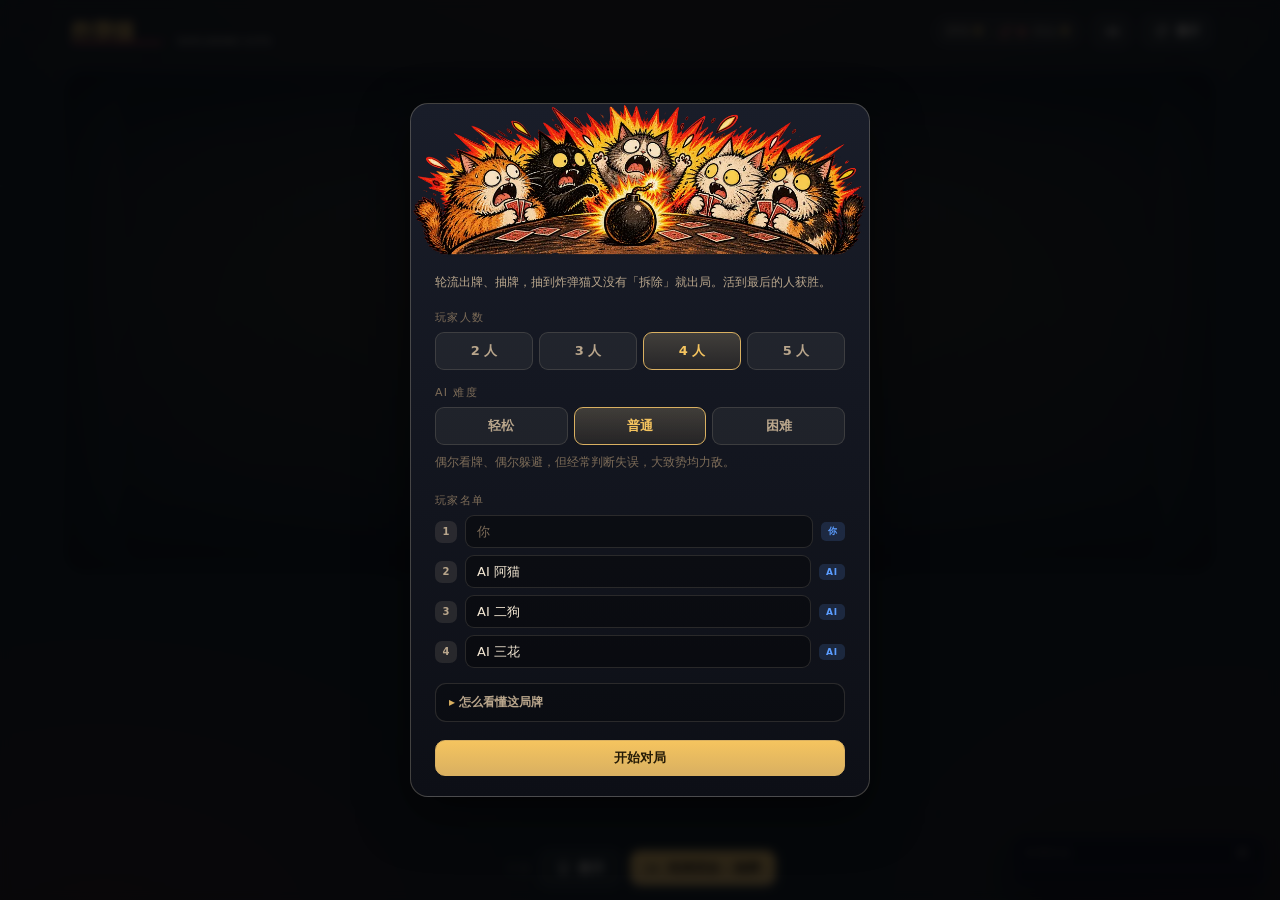
==== index.html @ c2b40693 "init: 炸弹猫初版" ====
<!DOCTYPE html>
<html lang="zh-CN">
<head>
<meta charset="UTF-8">
<meta name="viewport" content="width=device-width, initial-scale=1.0, viewport-fit=cover">
<meta name="description" content="炸弹猫 · 单机版卡牌对战小游戏">
<title>炸弹猫 · 单机版</title>
<link rel="icon" type="image/png" sizes="32x32" href="assets/brand/favicon-32.png">
<link rel="apple-touch-icon" href="assets/brand/icon-180.png">
<link rel="stylesheet" href="styles/main.css">
</head>
<body>

<!-- ICON_SPRITE_START (由 tools/build-icons.js 生成，请勿手改) -->
<svg id="icon-sprite" width="0" height="0" aria-hidden="true" style="position:absolute">
  <symbol id="discard-empty" viewBox="0 0 74 100" fill="none" stroke="currentColor" stroke-width="2.2" stroke-linecap="round" stroke-linejoin="round"><rect x="2" y="2" width="70" height="96" rx="10" stroke-dasharray="5 5"/><path d="M15 70q8-20 22 0 14-20 22 0M23 53l-4-15 13 8M51 46l13-8-4 15M30 58h2m10 0h2"/></symbol>
  <symbol id="ic-bomb" viewBox="0 0 24 24" fill="none" stroke="currentColor" stroke-width="2.2" stroke-linecap="round" stroke-linejoin="round"><circle cx="11" cy="14" r="7"/><path d="M15 8l3-4 3 1M19 2v3M21 4l2-2"/></symbol>
  <symbol id="ic-close" viewBox="0 0 24 24" fill="none" stroke="currentColor" stroke-width="2.2" stroke-linecap="round" stroke-linejoin="round"><path d="M5 5l14 14M19 5L5 19"/></symbol>
  <symbol id="ic-endturn" viewBox="0 0 24 24" fill="none" stroke="currentColor" stroke-width="2.2" stroke-linecap="round" stroke-linejoin="round"><path d="M4 12h15M14 7l5 5-5 5M4 5v14"/></symbol>
  <symbol id="ic-hint" viewBox="0 0 24 24" fill="none" stroke="currentColor" stroke-width="2.2" stroke-linecap="round" stroke-linejoin="round"><path d="M9 18h6M10 21h4M8 14c-2-2-3-3-3-6a7 7 0 0 1 14 0c0 3-1 4-3 6l-1 2H9z"/></symbol>
  <symbol id="ic-log" viewBox="0 0 24 24" fill="none" stroke="currentColor" stroke-width="2.2" stroke-linecap="round" stroke-linejoin="round"><path d="M5 3h14v18H5zM9 8h6M9 12h6M9 16h4"/></symbol>
  <symbol id="ic-restart" viewBox="0 0 24 24" fill="none" stroke="currentColor" stroke-width="2.2" stroke-linecap="round" stroke-linejoin="round"><path d="M20 11a8 8 0 1 0-2 6M20 4v7h-7"/></symbol>
  <symbol id="ic-sound-off" viewBox="0 0 24 24" fill="none" stroke="currentColor" stroke-width="2.2" stroke-linecap="round" stroke-linejoin="round"><path d="M4 10h4l5-4v12l-5-4H4zM17 9l5 6M22 9l-5 6"/></symbol>
  <symbol id="ic-sound-on" viewBox="0 0 24 24" fill="none" stroke="currentColor" stroke-width="2.2" stroke-linecap="round" stroke-linejoin="round"><path d="M4 10h4l5-4v12l-5-4H4z"/><path d="M17 9c2 2 2 4 0 6M20 6c4 4 4 8 0 12"/></symbol>
</svg>
<!-- ICON_SPRITE_END -->


<div class="app">

  <!-- ============ 顶栏 ============ -->
  <header class="topbar">
    <div class="brand">
      <img class="brand-cn" src="assets/brand/logo-cn.svg" alt="炸弹猫">
      <img class="brand-en" src="assets/brand/logo-en.svg" alt="Exploding Cats">
    </div>
    <div class="spacer"></div>

    <div class="deck-info">
      <span>牌堆 <b id="deckCount">0</b></span>
      <span class="bomb-mark" id="bombCount" title="本局牌堆里的炸弹猫总数"><svg class="ic" aria-hidden="true"><use href="#ic-bomb"></use></svg><b id="bombTotal">0</b></span>
      <span>回合 <b id="seedLabel">0</b></span>
    </div>

    <button class="btn icon" id="btnSound" title="音效开关"><svg class="ic" aria-hidden="true"><use href="#ic-sound-on"></use></svg></button>
    <button class="btn small icon-text" id="btnRestart" title="重开一局"><svg class="ic" aria-hidden="true"><use href="#ic-restart"></use></svg><span>重开</span></button>
  </header>

  <!-- ============ 牌桌 ============ -->
  <main class="table">

    <!-- 对手区 -->
    <section class="opponents" id="opponents"></section>

    <!-- 中央舞台 -->
    <section class="stage">
      <div class="piles">
        <!-- 牌堆 -->
        <div class="pile">
          <div class="pile-stack" id="pileStack">
            <div class="layer" style="transform:translate(3px,3px)"></div>
            <div class="layer" style="transform:translate(2px,2px)"></div>
            <div class="layer" style="transform:translate(1px,1px)"></div>
            <div class="layer">
              <span class="badge-num"></span>
            </div>
          </div>
          <span class="label">牌堆</span>
        </div>

        <!-- 弃牌堆 -->
        <div class="pile">
          <div class="discard-top" id="discardTop">—</div>
          <span class="label">弃牌</span>
        </div>
      </div>

      <!-- 抽牌提示：抽到什么牌直接摊在台面上 -->
      <div class="draw-flash" id="drawFlash">
        <span class="label">你抽到了</span>
        <div class="card-slot" id="drawFlashCard"></div>
      </div>

      <div class="prompt" id="prompt">准备开始…</div>

      <!-- 「预测未来」浮层 -->
      <div class="peek-panel" id="peekPanel">
        <div class="title">预测未来 · 牌堆顶 3 张</div>
        <div class="cards" id="peekCards"></div>
        <div class="hint">点击任意处关闭</div>
      </div>

      <!-- 中央飘字 -->
      <div class="floater" id="floater"></div>
    </section>

    <!-- 手牌与操作 -->
    <section class="handzone">
      <div class="myplate" id="myPlate">
        <img class="plate-cat" src="assets/cats/cat-01.webp" alt="">
        <span class="nm">你</span>
        <span class="tag">等待中</span>
      </div>
      <div class="hand" id="hand"></div>
      <div class="actions">
        <span class="hand-count" id="handCount">0 张</span>
        <button class="btn icon-text" id="btnHint"><svg class="ic" aria-hidden="true"><use href="#ic-hint"></use></svg><span>提示</span></button>
        <button class="btn primary icon-text" id="btnEnd"><svg class="ic" aria-hidden="true"><use href="#ic-endturn"></use></svg><span>结束回合 · 抽牌</span></button>
      </div>
    </section>

  </main>
</div>

<!-- ============ 日志面板 ============ -->
<aside class="logpanel" id="logPanel">
  <div class="head">
    <span>对局日志</span>
    <span class="spacer"></span>
    <button id="btnLog" title="收起"><svg class="ic" aria-hidden="true"><use href="#ic-close"></use></svg></button>
  </div>
  <div class="loglist" id="logList"></div>
</aside>
<button class="btn log-toggle icon-text" id="btnLogToggle" style="display:none"><svg class="ic" aria-hidden="true"><use href="#ic-log"></use></svg><span>日志</span></button>

<!-- ============ 开局设置 ============ -->
<div class="modal-mask" id="modalSetup">
  <div class="modal">
    <img class="modal-banner" src="assets/art/banner.webp" alt="炸弹猫">
    <p class="sub">轮流出牌、抽牌，抽到炸弹猫又没有「拆除」就出局。活到最后的人获胜。</p>

    <div class="field">
      <label>玩家人数</label>
      <div class="segmented" id="setupPlayers" data-value="4">
        <button data-v="2">2 人</button>
        <button data-v="3">3 人</button>
        <button data-v="4" class="on">4 人</button>
        <button data-v="5">5 人</button>
      </div>
    </div>

    <div class="field">
      <label>AI 难度</label>
      <div class="segmented" id="setupDiff">
        <button data-v="easy">轻松</button>
        <button data-v="normal" class="on">普通</button>
        <button data-v="hard">困难</button>
      </div>
      <p class="diff-hint" id="diffHint">偶尔看牌、偶尔躲避，但经常判断失误，大致势均力敌。</p>
    </div>

    <div class="field">
      <label>玩家名单</label>
      <div class="names" id="names"></div>
    </div>

    <details class="rules">
      <summary>怎么看懂这局牌</summary>
      <div class="body">
        <b>回合流程</b>：出任意张牌 → 点击牌堆（或按空格）→ 必须抽 1 张。<br>
        <b>炸弹猫</b>：抽到它，手上有 <code>拆除</code> 就能活，否则出局。<br>
        <b>预测未来</b>：看牌堆顶 3 张，能提前知道要不要躲。<br>
        <b>攻击</b>：让下家连抽 2 张，是逼人送命的主力。<br>
        <b>跳过</b>：这回合不抽牌，风险高时的保命牌。<br>
        <b>求饶 / 帮忙</b>：从对手手里抢一张牌，但对方只剩 1 张时不能抢。<br>
        <b>否决</b>：取消上一张打出的牌。<br>
        <b>洗牌</b>：重洗牌堆，会把自己记住的顶牌信息一并洗掉。
      </div>
    </details>

    <div class="modal-actions" style="margin-top:18px">
      <button class="btn primary" id="btnStart" style="flex:1">开始对局</button>
    </div>
  </div>
</div>

<!-- ============ 结算 ============ -->
<div class="modal-mask" id="modalResult">
  <div class="modal">
    <img class="result-art" id="resultArt" src="assets/art/win.webp" alt="">
    <div class="result-title win" id="resultTitle">你是最后的赢家！</div>
    <p class="result-sub" id="resultSub"></p>

    <div class="result-stats">
      <div class="stat"><div class="v" id="statTurns">0</div><div class="k">回合</div></div>
      <div class="stat"><div class="v" id="statPlayed">0</div><div class="k">出牌</div></div>
      <div class="stat"><div class="v" id="statTime">0s</div><div class="k">用时</div></div>
    </div>

    <div class="modal-actions">
      <button class="btn primary icon-text" id="btnAgain"><svg class="ic" aria-hidden="true"><use href="#ic-restart"></use></svg><span>再来一局</span></button>
    </div>
  </div>
</div>

<!-- 特效层 -->
<canvas id="fx"></canvas>
<div class="screen-flash" id="flash"></div>

<!-- ============ 脚本（按依赖顺序加载） ============ -->
<script src="src/core/cards.js"></script>
<script src="src/core/rng.js"></script>
<script src="src/core/engine.js"></script>
<script src="src/ai/ai.js"></script>
<script src="src/ui/audio.js"></script>
<script src="src/ui/view.js"></script>
<script src="src/main.js"></script>

</body>
</html>
---- styles/main.css ----
/* ==========================================================================
   炸弹猫 · 样式
   美术基调：复古手绘漫画 —— 米白纸面 + 粗黑墨线 + 金黄 + 暖赤 + 深紫。
   桌面仍然是深色木质牌桌，靠卡牌与插画的浅色纸面形成对比。
   所有插画素材来自 assets/，由 cards.js / view.js 引用。
   ========================================================================== */

:root {
  /* 底色与层次（深桌） */
  --bg: #131010;
  --felt: #1a1512;          /* 牌桌木面 */
  --panel: rgba(255, 240, 208, .055);
  --panel-2: rgba(255, 240, 208, .10);
  --line: rgba(255, 240, 208, .13);
  --line-2: rgba(255, 240, 208, .22);

  /* 文字 */
  --txt: #f4e8d4;
  --dim: #b9a68c;
  --faint: #7d6c58;

  /* 纸面与墨色（卡牌用） */
  --paper: #fdf6e8;
  --paper-2: #f6ead2;
  --ink: #1d1414;
  --ink-soft: #4a3a30;

  /* 强调色（取自插画） */
  --gold: #d9b061;
  --gold-2: #f5c45f;
  --red: #e5484d;
  --red-2: #f2705f;
  --deep-red: #7e1b20;
  --orange: #f19135;
  --green: #4faa72;
  --blue: #5b9dff;
  --purple: #3a2c52;        /* 卡背的深紫 */

  /* 卡牌 */
  --card-w: 96px;
  --card-h: 134px;
  --card-radius: 9px;

  --radius: 14px;
  --shadow: 0 18px 50px rgba(0, 0, 0, .55);
  --shadow-card: 0 6px 18px rgba(0, 0, 0, .5);

  /* 交互提示（点击牌堆抽牌 / 该你了脉冲）—— 设计规范数值，改这里即可 */
  --draw-glow-color: rgba(245, 196, 95, .60);   /* 呼吸光晕颜色 */
  --draw-glow-blur: 18px;                       /* 光晕扩散半径 */
  --draw-glow-spread: 1px;                      /* 光晕外扩 */
  --draw-glow-dur: 1.8s;                        /* 呼吸周期 */
  --draw-hover-lift: -4px;                      /* hover 轻微抬升 */
  --turn-pulse-dur: .62s;                       /* 「该你了」脉冲时长（JS 兜底 900ms） */
  --card-press-scale: .95;                      /* 卡牌按压缩放 */
}

* { box-sizing: border-box; -webkit-tap-highlight-color: transparent; }

html, body { height: 100%; }

body {
  margin: 0;
  background:
    radial-gradient(1200px 700px at 50% -15%, #2a2018 0%, transparent 62%),
    radial-gradient(800px 560px at 8% 105%, #2b1614 0%, transparent 58%),
    radial-gradient(700px 500px at 95% 100%, #1d1712 0%, transparent 55%),
    url("../assets/table/felt.webp"),
    var(--bg);
  background-size: auto, auto, auto, 512px 512px, auto;
  color: var(--txt);
  font-family: "Segoe UI", "PingFang SC", "Microsoft YaHei", system-ui, -apple-system, sans-serif;
  overflow: hidden;
  user-select: none;
}

/* ==========================================================================
   布局骨架
   ========================================================================== */

.app {
  position: relative;
  height: 100vh;
  height: 100dvh;
  display: grid;
  grid-template-rows: auto minmax(0, 1fr);
  max-width: 1180px;
  margin: 0 auto;
  padding: 10px 14px 14px;
  gap: 0;
  overflow: hidden;
}

/* ---------- 顶栏 ---------- */
.topbar {
  display: flex;
  align-items: center;
  gap: 12px;
  padding: 6px 4px 8px;
}

.brand {
  display: flex;
  align-items: baseline;
  gap: 9px;
  flex: none;
}

.brand h1 {
  margin: 0;
  font-size: 17px;
  letter-spacing: .06em;
  font-weight: 800;
  background: linear-gradient(92deg, var(--gold-2), var(--gold) 50%, #b07d3a);
  -webkit-background-clip: text;
  background-clip: text;
  color: transparent;
}

.brand .sub {
  font-size: 10px;
  letter-spacing: .22em;
  color: var(--faint);
  text-transform: uppercase;
}

/* 品牌 logo：中文主标 + 英文副标，都用素材 SVG */
.brand-cn { height: 30px; width: auto; display: block; }
.brand-en { height: 13px; width: auto; display: block; opacity: .8; margin-top: 1px; }

.topbar .spacer { flex: 1; }

/* 牌堆信息胶囊 */
.deck-info {
  display: flex;
  align-items: center;
  gap: 7px;
  padding: 5px 11px;
  border: 1px solid var(--line);
  border-radius: 999px;
  background: var(--panel);
  font-size: 12px;
  color: var(--dim);
  white-space: nowrap;
}

.deck-info b { color: var(--gold-2); font-variant-numeric: tabular-nums; }

/* 炸弹计数：图标来自 sprite，跟随文字色 */
.deck-info .bomb-mark {
  display: inline-flex;
  align-items: center;
  gap: 5px;
  color: var(--red-2);
  padding-left: 8px;
  border-left: 1px solid var(--line);
}
.deck-info .bomb-mark .ic { width: 14px; height: 14px; }
.deck-info .bomb-mark b { color: var(--red-2); }

/* ---------- 图标：内联 SVG sprite，直接用 currentColor 上色 ---------- */
.ic {
  display: inline-block;
  width: 15px;
  height: 15px;
  flex: none;
  color: inherit;
  stroke: currentColor;
  fill: none;
  overflow: visible;
  vertical-align: -2px;
}

/* 带图标的按钮：图标与文字并排 */
.btn.icon-text {
  display: inline-flex;
  align-items: center;
  gap: 7px;
}

/* ==========================================================================
   按钮
   ========================================================================== */

.btn {
  appearance: none;
  border: 1px solid var(--line-2);
  background: var(--panel);
  color: var(--txt);
  font: inherit;
  font-size: 13px;
  font-weight: 600;
  padding: 8px 15px;
  border-radius: 10px;
  cursor: pointer;
  transition: transform .12s ease, background .16s ease, border-color .16s ease, opacity .16s ease;
  white-space: nowrap;
}

.btn:hover:not(:disabled) { background: var(--panel-2); border-color: var(--gold); transform: translateY(-1px); }
.btn:active:not(:disabled) { transform: translateY(0) scale(.98); }
.btn:disabled { opacity: .35; cursor: not-allowed; }

.btn.primary {
  background: linear-gradient(180deg, var(--gold-2), var(--gold));
  border-color: var(--gold);
  color: #241a06;
}
.btn.primary:hover:not(:disabled) { background: linear-gradient(180deg, #ffe9bb, var(--gold-2)); }

.btn.danger {
  background: linear-gradient(180deg, var(--red-2), var(--red));
  border-color: var(--red);
  color: #2a0608;
}

.btn.ghost { background: transparent; }
.btn.small { padding: 6px 11px; font-size: 12px; }
.btn.icon { padding: 7px 10px; font-size: 14px; line-height: 1; }

/* ==========================================================================
   牌桌
   ========================================================================== */

.table {
  position: relative;
  display: grid;
  /* 对手区自适应，舞台吃掉剩余空间且可收缩，手牌区固定高度不被挤压 */
  grid-template-rows: auto minmax(0, 1fr) auto;
  gap: 8px;
  min-height: 0;
}

/* ---------- 对手区 ---------- */
.opponents {
  display: flex;
  flex-wrap: wrap;
  justify-content: center;
  align-items: flex-start;
  gap: 10px;
  padding: 4px 0;
}

.opponent {
  position: relative;
  min-width: 132px;
  padding: 9px 12px 10px;
  border: 1px solid var(--line);
  border-radius: 13px;
  background: linear-gradient(180deg, rgba(255,255,255,.055), rgba(255,255,255,.02));
  transition: border-color .2s ease, box-shadow .25s ease, transform .2s ease, opacity .3s ease;
}

/* 当前回合：金色描边 + 呼吸光 */
.opponent.active {
  border-color: var(--gold);
  box-shadow: 0 0 0 1px rgba(217,176,97,.32), 0 8px 26px rgba(217,176,97,.16);
  transform: translateY(-2px);
}

/* 可选目标：红色脉冲，提示「点我」 */
.opponent.targetable {
  cursor: pointer;
  border-color: var(--red);
  animation: targetPulse 1.4s ease-in-out infinite;
}
.opponent.targetable:hover {
  background: rgba(229,72,77,.14);
  transform: translateY(-3px) scale(1.02);
}
@keyframes targetPulse {
  0%, 100% { box-shadow: 0 0 0 0 rgba(229,72,77,.42); }
  50%      { box-shadow: 0 0 0 7px rgba(229,72,77,0); }
}

.opponent.dead {
  opacity: .45;
  filter: grayscale(.7);
}
/* 出局贴纸：素材 SVG 直接盖在头像上，不再用伪元素写字 */
.opponent.dead::after { content: none; }

.opp-avatar {
  position: relative;
  width: 52px;
  height: 52px;
  margin: 0 auto 6px;
  display: grid;
  place-items: center;
  flex: none;
}

.opp-avatar .cat {
  width: 46px;
  height: 46px;
  object-fit: contain;
  -webkit-user-drag: none;
  filter: drop-shadow(0 3px 6px rgba(0,0,0,.5));
}

/* 金色描边圈（素材 cats/frame.svg） */
.opp-avatar::before {
  content: "";
  position: absolute;
  inset: 0;
  background: url("../assets/cats/frame.svg") center/contain no-repeat;
  opacity: .55;
  pointer-events: none;
}
.opponent.active .opp-avatar::before { opacity: 1; }
.opponent.active .opp-avatar .cat { filter: drop-shadow(0 0 10px rgba(245,196,95,.55)); }

.opp-avatar .out-sticker {
  position: absolute;
  inset: 0;
  width: 100%;
  height: 100%;
  object-fit: contain;
  transform: rotate(-12deg) scale(1.15);
}

.opponent.hit { animation: hitShake .5s ease; }
@keyframes hitShake {
  0%, 100% { transform: translateX(0); }
  20% { transform: translateX(-8px); }
  45% { transform: translateX(7px); }
  70% { transform: translateX(-4px); }
}

/* 被炸弹击中 */
.opponent.blasted { animation: blast .7s ease; }
@keyframes blast {
  0%   { box-shadow: 0 0 0 0 rgba(255,120,80,.9); background: rgba(255,90,60,.4); }
  100% { box-shadow: 0 0 0 26px rgba(255,120,80,0); background: transparent; }
}

.opp-head {
  display: flex;
  align-items: center;
  justify-content: center;
  gap: 7px;
  margin-bottom: 7px;
}

.opp-head .dot {
  width: 8px;
  height: 8px;
  border-radius: 50%;
  background: currentColor;
  box-shadow: 0 0 9px currentColor;
  flex: none;
}

.opp-head .nm {
  font-size: 13px;
  font-weight: 700;
  white-space: nowrap;
  overflow: hidden;
  text-overflow: ellipsis;
}

.opp-head .badge {
  margin-left: auto;
  font-size: 9px;
  letter-spacing: .1em;
  padding: 2px 6px;
  border-radius: 5px;
  background: rgba(255,255,255,.09);
  color: var(--dim);
  font-weight: 700;
  flex: none;
}

/* 对手手牌：真实卡背交叠排列，模拟握牌 */
.opp-hand {
  display: flex;
  align-items: center;
  justify-content: center;
  min-height: 34px;
  padding-left: 2px;
}

.card-back.mini {
  width: 23px;
  height: 33px;
  border-radius: 4px;
  object-fit: cover;
  flex: none;
  box-shadow: 0 2px 6px rgba(0,0,0,.55);
  -webkit-user-drag: none;
}

/* 相邻牌负边距形成扇形叠放，既省地方又能一眼数出张数 */
.card-back.mini + .card-back.mini { margin-left: -9px; }

.opp-hand .count {
  font-size: 11px;
  color: var(--dim);
  font-variant-numeric: tabular-nums;
  margin-left: 8px;
  flex: none;
}

/* 攻击标记 */
.opponent .under-attack {
  position: absolute;
  top: -7px;
  right: -6px;
  font-size: 13px;
  filter: drop-shadow(0 0 6px rgba(229,72,77,.9));
  animation: bob .9s ease-in-out infinite;
}
@keyframes bob { 0%,100% { transform: translateY(0); } 50% { transform: translateY(-3px); } }

/* ---------- 中央舞台 ---------- */
.stage {
  position: relative;
  display: flex;
  flex-direction: column;
  align-items: center;
  justify-content: center;
  gap: 16px;
  min-height: 0;
  /* 牌桌木面 + 中央聚光，让中间的留白读起来是「桌面」而不是空 */
  background:
    radial-gradient(120% 90% at 50% 42%, rgba(217, 176, 97, .13) 0%, transparent 62%),
    radial-gradient(90% 70% at 50% 50%, rgba(12, 9, 8, .55) 0%, transparent 72%),
    url("../assets/table/felt.webp") center / 512px 512px;
  border-radius: 22px;
  box-shadow: inset 0 0 90px rgba(0, 0, 0, .72);
}

/* 桌沿金线 + 中央暗角（素材 vignette），界定牌桌范围 */
.stage::before {
  content: "";
  position: absolute;
  inset: 3% 5%;
  border-radius: 20px;
  background: url("../assets/table/vignette.webp") center / 100% 100% no-repeat;
  opacity: .5;
  mix-blend-mode: multiply;
  pointer-events: none;
}

/* 桌上的猫徽记水印 */
.stage::after {
  content: "";
  position: absolute;
  left: 50%;
  top: 50%;
  width: 210px;
  height: 210px;
  transform: translate(-50%, -50%);
  background: url("../assets/table/emblem.svg") center / contain no-repeat;
  opacity: .06;
  pointer-events: none;
}

/* 弃牌堆 / 牌堆可视化 */
.piles {
  display: flex;
  align-items: flex-end;
  justify-content: center;
  gap: 54px;
  position: relative;
  z-index: 1;
}

.pile {
  position: relative;
  display: flex;
  flex-direction: column;
  align-items: center;
  gap: 7px;
}

.pile .label {
  font-size: 10px;
  letter-spacing: .16em;
  color: var(--faint);
  text-transform: uppercase;
}

.pile-stack {
  position: relative;
  width: 74px;
  height: 100px;
  /* hover 抬升与按压缩放走独立变换属性，不碰 transform（transform 留给 .bump / .pulse 动画） */
  transition: translate .16s ease, scale .12s ease;
}

/* 牌堆：多层错位的真实卡背 */
.pile-stack .layer {
  position: absolute;
  inset: 0;
  border-radius: 8px;
  background: url("../assets/cards/back.webp") center / 100% 100% no-repeat;
  box-shadow: 0 2px 8px rgba(0,0,0,.5);
}

.pile-stack .badge-num {
  position: absolute;
  inset: 0;
  display: grid;
  place-items: center;
  font-size: 22px;
  font-weight: 900;
  color: var(--gold-2);
  text-shadow: 0 2px 0 rgba(0,0,0,.9), 0 0 14px rgba(0,0,0,.95);
  font-variant-numeric: tabular-nums;
}

/* ---------- 牌堆可点：点一下直接抽牌 ---------- */
/* 光晕画在 ::after 上，只动 opacity / transform，不碰尺寸与位置。
   色值、扩散、周期都来自 :root 的 --draw-* 变量。 */
.pile-stack::after {
  content: "";
  position: absolute;
  inset: -5px;
  border-radius: 11px;
  box-shadow: 0 0 var(--draw-glow-blur) var(--draw-glow-spread) var(--draw-glow-color);
  opacity: 0;
  pointer-events: none;
  transform: scale(.96);
  transition: opacity .2s ease, transform .2s ease;
  z-index: 3;
}

.pile-stack.can-draw { cursor: pointer; }

/* 延迟 .62s 起播：等「该你了」脉冲先播完，两个提示不叠在一起。
   backwards：延迟期间就按 0% 的暗态显示，避免先常亮再突然掉到 .35 的台阶。 */
.pile-stack.can-draw::after {
  opacity: 1;
  animation: drawGlow var(--draw-glow-dur) cubic-bezier(.45, 0, .55, 1) .62s infinite backwards;
}

/* hover：暂停呼吸、常亮；用独立属性 translate，别和 .bump/.pulse 的 transform 打架 */
.pile-stack.can-draw:hover { translate: 0 var(--draw-hover-lift); }
.pile-stack.can-draw:hover::after { animation: none; opacity: 1; }

/* 按压反馈同样用独立属性 scale */
.pile-stack.can-draw:active { scale: .97; }

@keyframes drawGlow {
  0%, 100% { opacity: .35; transform: scale(.98); }
  50%      { opacity: .95; transform: scale(1.03); }
}

/* ---------- 放炸弹预览：插入位置的横线 + 文案 ---------- */
/* 只做视觉，pointer-events:none 不参与命中；显隐直接切换，无动画（reduced-motion 也安全） */
.place-marker {
  position: absolute;
  left: -10%;
  width: 120%;
  height: 3px;
  margin-top: -1.5px;          /* 让横线以指针高度为中心 */
  background: var(--gold);
  box-shadow: 0 0 10px rgba(245,196,95,.9);
  border-radius: 2px;
  pointer-events: none;
  z-index: 4;
  display: none;
}
.place-marker.show { display: block; }

.place-label {
  position: absolute;
  right: calc(100% + 8px);
  transform: translateY(-50%);
  padding: 2px 6px;
  border-radius: 5px;
  border: 1px solid rgba(217,176,97,.4);
  background: rgba(0,0,0,.72);
  color: var(--gold-2);
  font-size: 10px;
  font-weight: 700;
  line-height: 1.4;
  white-space: nowrap;
  pointer-events: none;
  z-index: 4;
  display: none;
}
.place-label.show { display: block; }

/* 弃牌堆顶牌：同样套上卡框，读起来才像一张牌 */
.discard-top {
  position: relative;
  width: 74px;
  height: 100px;
  border-radius: 8px;
  display: grid;
  place-items: center;
  overflow: hidden;
}
.discard-top img {
  width: 100%;
  height: 100%;
  object-fit: contain;
  display: block;
}
.discard-top.has-card {
  background:
    url("../assets/cards/frame.webp") center / 100% 100% no-repeat,
    var(--paper);
  filter: drop-shadow(0 4px 12px rgba(0,0,0,.55));
}
.discard-top .empty-mark { opacity: .5; }

/* ---------- 抽牌反馈 ---------- */

/* 12 帧手绘爆炸：6 列 × 2 行，每帧 512×512 */
.boom-sprite {
  position: fixed;
  transform: translate(-50%, -50%);
  background-image: url("../assets/fx/boom-sheet.webp");
  background-repeat: no-repeat;
  background-size: 600% 200%;
  pointer-events: none;
  z-index: 89;
  animation: boomFrames .72s steps(1, end) forwards;
  filter: drop-shadow(0 0 18px rgba(241,145,53,.5));
}
@keyframes boomFrames {
  0%    { background-position:   0%   0%; opacity: .5; transform: translate(-50%,-50%) scale(.55); }
  8.33% { background-position:  20%   0%; opacity: 1;  transform: translate(-50%,-50%) scale(.72); }
  16.7% { background-position:  40%   0%; transform: translate(-50%,-50%) scale(.88); }
  25%   { background-position:  60%   0%; transform: translate(-50%,-50%) scale(1); }
  33.3% { background-position:  80%   0%; transform: translate(-50%,-50%) scale(1.1); }
  41.7% { background-position: 100%   0%; transform: translate(-50%,-50%) scale(1.16); }
  50%   { background-position:   0% 100%; transform: translate(-50%,-50%) scale(1.2); }
  58.3% { background-position:  20% 100%; opacity: 1; transform: translate(-50%,-50%) scale(1.24); }
  66.7% { background-position:  40% 100%; transform: translate(-50%,-50%) scale(1.28); }
  75%   { background-position:  60% 100%; opacity: .9;  transform: translate(-50%,-50%) scale(1.32); }
  83.3% { background-position:  80% 100%; opacity: .65; transform: translate(-50%,-50%) scale(1.36); }
  91.7% { background-position: 100% 100%; opacity: .35; transform: translate(-50%,-50%) scale(1.4); }
  100%  { background-position: 100% 100%; opacity: 0;   transform: translate(-50%,-50%) scale(1.44); }
}

/* 牌堆被抽走一张时轻轻一顿 */
.pile-stack.bump { animation: deckBump .4s cubic-bezier(.3,1.4,.5,1); }
@keyframes deckBump {
  0%   { transform: scale(1); }
  35%  { transform: scale(1.07) translateY(-4px); }
  100% { transform: scale(1); }
}

/* 「该你了」：牌堆与结束回合按钮各脉冲一次（class 由 View.pulseTurnCue 挂上，动画结束即摘）。
   放在 .bump 之后，两者同时存在时以「该你了」为准。 */
.pile-stack.pulse,
#btnEnd.pulse {
  animation: turnPulse var(--turn-pulse-dur) cubic-bezier(.3, 1.4, .5, 1);
}
@keyframes turnPulse {
  0%   { transform: scale(1); }
  35%  { transform: scale(1.07); }
  100% { transform: scale(1); }
}

/* 抽到的牌摊在台面中央。
   进场用动画，停留与淡出用 transition——
   如果把淡出写进 keyframe，调用方就没法「多停留一会儿」了。 */
.draw-flash {
  position: absolute;
  top: 46%;
  left: 50%;
  transform: translate(-50%, -42%) scale(.82);
  display: flex;
  flex-direction: column;
  align-items: center;
  gap: 9px;
  opacity: 0;
  pointer-events: none;
  z-index: 55;
  transition: opacity .24s ease, transform .3s cubic-bezier(.2,.9,.3,1);
}

.draw-flash .label {
  font-size: 11px;
  letter-spacing: .22em;
  color: var(--gold-2);
  padding: 3px 12px;
  border-radius: 999px;
  background: rgba(0,0,0,.6);
  border: 1px solid rgba(217,176,97,.35);
  white-space: nowrap;
}

.draw-flash .card-slot { filter: drop-shadow(0 16px 34px rgba(0,0,0,.78)); }

/* 抽牌浮层会盖住牌堆和提示条，所以加一层柔和的暗底——
   让这个瞬间读起来像「揭晓」，而不是画面错位。 */
.draw-flash::before {
  content: "";
  position: absolute;
  inset: -34px -34px -26px;
  background: radial-gradient(closest-side, rgba(6, 8, 14, .94) 0%, rgba(6, 8, 14, .78) 55%, rgba(6, 8, 14, 0) 100%);
  border-radius: 28px;
  z-index: -1;
}

.draw-flash.show {
  opacity: 1;
  transform: translate(-50%, -50%) scale(1);
}

/* 抽到的牌放大一点，确保看得清 */
.draw-flash .card.draw-face {
  width: 116px;
  height: 162px;
  cursor: default;
  animation: drawPop .42s cubic-bezier(.2,.9,.3,1);
}
.draw-flash .card.draw-face .glyph { font-size: 34px; margin: 8px 0 5px; }
.draw-flash .card.draw-face .cname { font-size: 13.5px; margin-bottom: 4px; }
.draw-flash .card.draw-face .ctext { font-size: 9px; }

@keyframes drawPop {
  0%   { transform: scale(.72) rotate(-5deg); }
  60%  { transform: scale(1.06) rotate(0deg); }
  100% { transform: scale(1) rotate(0deg); }
}

/* 对手抽牌：卡片轻微晃动，暗示「他拿走了一张」 */
.opponent.drawing { animation: oppDraw .6s ease; }
@keyframes oppDraw {
  0%   { transform: translateY(0); }
  30%  { transform: translateY(-6px) scale(1.03); }
  100% { transform: translateY(0); }
}

/* 中央提示条：当前该谁、该做什么 */
.prompt {
  position: relative;
  z-index: 1;
  min-height: 30px;
  display: flex;
  align-items: center;
  gap: 8px;
  padding: 7px 18px;
  border-radius: 999px;
  border: 1px solid var(--line);
  background: rgba(0,0,0,.42);
  font-size: 13.5px;
  color: var(--dim);
  text-align: center;
  transition: border-color .3s, color .3s;
}

.prompt.urgent {
  border-color: rgba(229,72,77,.55);
  color: var(--red-2);
  background: rgba(229,72,77,.10);
}

.prompt b { color: var(--txt); }

/* 舞台中央飘出的结算文字 */
.floater {
  position: absolute;
  top: 50%;
  left: 50%;
  transform: translate(-50%, -50%);
  font-size: 34px;
  font-weight: 900;
  letter-spacing: .06em;
  pointer-events: none;
  opacity: 0;
  z-index: 40;
  text-shadow: 0 6px 26px rgba(0,0,0,.9);
  white-space: nowrap;
}

.floater.show { animation: floatUp 1.25s cubic-bezier(.2,.8,.3,1) forwards; }
@keyframes floatUp {
  0%   { opacity: 0; transform: translate(-50%, -30%) scale(.7); }
  18%  { opacity: 1; transform: translate(-50%, -50%) scale(1.08); }
  70%  { opacity: 1; transform: translate(-50%, -66%) scale(1); }
  100% { opacity: 0; transform: translate(-50%, -96%) scale(.96); }
}

/* 预测未来：三张牌的浮层 */
.peek-panel {
  position: absolute;
  top: 50%;
  left: 50%;
  transform: translate(-50%, -50%) scale(.94);
  display: flex;
  flex-direction: column;
  align-items: center;
  gap: 12px;
  padding: 16px 20px;
  border-radius: 16px;
  border: 1px solid rgba(91,157,255,.4);
  background: rgba(8,12,22,.94);
  box-shadow: 0 24px 60px rgba(0,0,0,.7), 0 0 0 1px rgba(91,157,255,.12);
  opacity: 0;
  pointer-events: none;
  transition: opacity .25s ease, transform .25s ease;
  z-index: 60;
}

.peek-panel.show { opacity: 1; transform: translate(-50%, -50%) scale(1); pointer-events: auto; }
.peek-panel .title { font-size: 12px; letter-spacing: .2em; color: var(--blue); text-transform: uppercase; }
.peek-panel .cards { display: flex; gap: 10px; }
.peek-panel .hint { font-size: 11px; color: var(--faint); }

/* ==========================================================================
   手牌区
   ========================================================================== */

.handzone {
  display: flex;
  flex-direction: column;
  gap: 6px;
  min-height: 0;
  padding-top: 4px;
}

/* 真人身份牌：把手牌区锚定成「我的地盘」 */
.myplate {
  display: inline-flex;
  align-items: center;
  gap: 9px;
  align-self: center;
  padding: 4px 15px 4px 6px;
  border-radius: 999px;
  border: 1px solid var(--line);
  background: var(--panel);
  font-size: 12px;
  transition: border-color .25s ease, box-shadow .25s ease, background .25s ease;
}

/* 自己的猫头像 */
.myplate .plate-cat {
  width: 34px;
  height: 34px;
  object-fit: contain;
  flex: none;
  filter: drop-shadow(0 2px 5px rgba(0,0,0,.55));
}

.myplate .dot {
  width: 8px;
  height: 8px;
  border-radius: 50%;
  background: var(--blue);
  box-shadow: 0 0 9px var(--blue);
  flex: none;
}

.myplate .nm { font-weight: 700; color: var(--txt); }

.myplate .tag {
  font-size: 9.5px;
  letter-spacing: .1em;
  padding: 2px 7px;
  border-radius: 5px;
  background: rgba(255,255,255,.09);
  color: var(--dim);
  font-weight: 700;
}

.myplate.active {
  border-color: var(--gold);
  background: linear-gradient(180deg, rgba(243,215,154,.16), rgba(217,176,97,.06));
  box-shadow: 0 0 0 1px rgba(217,176,97,.25), 0 8px 24px rgba(217,176,97,.14);
}
.myplate.active .dot { background: var(--gold); box-shadow: 0 0 10px var(--gold); }
.myplate.active .tag { background: rgba(217,176,97,.22); color: var(--gold-2); }

.myplate.dead { opacity: .4; filter: grayscale(.8); }

/* 扇形手牌容器：不再用 flex，每张牌绝对定位在底边中央，靠 --x/--rot/--lift 摆成扇面。
   高度固定，给 hover(-22px) / 选中(-30px) 与 scale 外扩留出上抬空间。 */
.hand {
  position: relative;
  height: calc(var(--card-h) + 72px);
  min-height: calc(var(--card-h) + 72px);   /* 兜底：布局异常时也别塌成 0 */
  padding: 8px 0 4px;
  /* 手牌会互相压住，用独立层叠上下文把 hover 的 z-index 关在手牌区里，
     免得盖住抽牌浮层(55)、日志面板(70)与弹层(100) */
  isolation: isolate;
}

/* ---------- 卡牌本体：米白纸面 + 金边 + 手绘插画 ---------- */
.card {
  position: relative;
  width: var(--card-w);
  height: var(--card-h);
  border-radius: var(--card-radius);
  /* frame.webp 是白底金边的透明卡框，直接铺满整张牌 */
  background:
    url("../assets/cards/frame.webp") center / 100% 100% no-repeat,
    var(--paper);
  box-shadow: var(--shadow-card), 0 1px 0 rgba(255,255,255,.5) inset;
  display: flex;
  flex-direction: column;
  align-items: stretch;
  padding: 0;
  cursor: default;
  transition: transform .16s cubic-bezier(.2,.8,.3,1), box-shadow .2s ease, filter .2s ease;
  flex: none;
  overflow: hidden;
  color: var(--ink);
}

/* 手绘插画：占据卡面上部，保留四周的印刷留白 */
.card .cart {
  display: block;
  width: 100%;
  height: 76%;
  object-fit: contain;
  object-position: center bottom;
  margin-top: 3%;
  pointer-events: none;
  -webkit-user-drag: none;
}

/* 卡名：深墨色，压在插画下方的纸面上 */
.card .cname {
  font-size: 11px;
  font-weight: 900;
  text-align: center;
  letter-spacing: .04em;
  color: var(--ink);
  margin-top: 2px;
  padding: 0 4px;
  flex: none;
  line-height: 1.15;
  text-shadow: 0 1px 0 rgba(255,255,255,.7);
}

/* 说明文字：小卡上不显示（放不下），只在 title 提示里看；
   大卡（face）才展开完整说明。 */
.card .ctext {
  display: none;
  font-size: 8px;
  line-height: 1.3;
  color: var(--ink-soft);
  text-align: center;
  overflow: hidden;
  min-height: 0;
  word-break: break-all;
  padding: 0 6px 5px;
}

/* ==========================================================================
   扇形手牌的变换规则
   --------------------------------------------------------------------------
   静止姿态用独立变换属性 translate / rotate / scale，一次性动画（cardIn / cardOut）
   继续只动 transform——浏览器按 translate → rotate → scale → transform 的顺序叠加，
   所以进场动画不会把扇形姿态冲掉。
   每张牌的 --x / --rot / --lift / --z 由 view.js 的 layoutFan() 算好写进行内样式。
   阴影按规范直接跳变，过渡的只有变换。
   ========================================================================== */

.hand > .card {
  position: absolute;
  left: 50%;
  bottom: 20px;
  margin-left: calc(var(--card-w) / -2);
  transform-origin: 50% 130%;
  translate: var(--x, 0px) var(--lift, 0px);
  rotate: calc(var(--rot, 0) * 1deg);
  scale: 1;
  z-index: var(--z, 1);
  box-shadow:
    0 1px 0 rgba(255,255,255,.5) inset,
    0 1px 2px rgba(0,0,0,.45),
    0 6px 14px rgba(0,0,0,.38),
    -3px 0 6px rgba(0,0,0,.22);
  transition:
    translate 240ms cubic-bezier(.2,.8,.3,1),
    rotate 240ms cubic-bezier(.2,.8,.3,1),
    scale 160ms cubic-bezier(.2,.8,.3,1);
}

/* 可出的牌：抬起用 140ms 回弹（按下 70ms 见文件末尾的 :active 规则） */
.hand > .card.playable {
  transition:
    translate 240ms cubic-bezier(.2,.8,.3,1),
    rotate 240ms cubic-bezier(.2,.8,.3,1),
    scale 140ms cubic-bezier(.3,1.4,.5,1);
}

/* hover：由 main.js 的指针命中判定切 .is-hover（重叠时 CSS :hover 命中不准） */
.hand > .card.is-hover {
  translate: var(--x, 0px) calc(var(--lift, 0px) - 22px);
  rotate: calc(var(--rot, 0) * 0.6deg);
  scale: 1.10;
  z-index: 100;
  box-shadow:
    0 2px 4px rgba(0,0,0,.35),
    0 16px 30px rgba(0,0,0,.55),
    0 0 0 2px rgba(245,196,95,.85),
    0 0 24px rgba(245,196,95,.35);
  transition:
    translate 160ms cubic-bezier(.4,0,.2,1),
    rotate 160ms cubic-bezier(.4,0,.2,1),
    scale 160ms cubic-bezier(.4,0,.2,1);
}

/* 可出的牌 hover 时：缩放回弹仍然是 140ms，按下抬起才不会发闷 */
.hand > .card.playable.is-hover {
  transition:
    translate 160ms cubic-bezier(.4,0,.2,1),
    rotate 160ms cubic-bezier(.4,0,.2,1),
    scale 140ms cubic-bezier(.3,1.4,.5,1);
}

/* 不可出的牌：hover 只上抬 8px，不放大、不发光，但 z 依然置顶 */
.hand > .card.locked.is-hover {
  translate: var(--x, 0px) calc(var(--lift, 0px) - 8px);
  rotate: calc(var(--rot, 0) * 1deg);
  scale: 1;
  z-index: 100;
  box-shadow:
    0 1px 0 rgba(255,255,255,.5) inset,
    0 1px 2px rgba(0,0,0,.45),
    0 6px 14px rgba(0,0,0,.38),
    -3px 0 6px rgba(0,0,0,.22);
}

/* 选中的牌：抬到最高、摆正、置顶（写在 hover 之后；同时成立时以选中为准） */
.hand > .card.selected,
.hand > .card.selected.is-hover {
  translate: var(--x, 0px) calc(var(--lift, 0px) - 30px);
  rotate: 0deg;
  scale: 1.12;
  z-index: 90;
  box-shadow:
    0 3px 6px rgba(0,0,0,.4),
    0 20px 38px rgba(0,0,0,.62),
    0 0 0 3px #f5c45f,
    0 0 32px rgba(245,196,95,.45);
  transition:
    translate 220ms cubic-bezier(.3,1.35,.5,1),
    rotate 220ms cubic-bezier(.3,1.35,.5,1),
    scale 220ms cubic-bezier(.3,1.35,.5,1);
}

/* 按压反馈：只在可出的牌上生效。按下 70ms，抬起 140ms（写在 .playable 的 transition 里） */
.hand > .card.playable:active {
  scale: var(--card-press-scale);
  transition:
    translate 70ms ease-out,
    rotate 70ms ease-out,
    scale 70ms ease-out;
}

/* 可出的牌：光标提示（hover 视觉由上面的 .is-hover 负责） */
.card.playable {
  cursor: pointer;
}

/* 不可出的牌：压暗去色 */
.card.locked { filter: grayscale(.7) brightness(.78); cursor: not-allowed; }

/* 需要目标的牌被选中时，手牌整体轻微下沉，突出对手区 */
.hand.aiming .card:not(.selected) { filter: brightness(.75) grayscale(.35); }

/* 炸弹卡：底色透出危险的暗红条纹 */
.card.kind-bomb {
  background:
    url("../assets/cards/frame.webp") center / 100% 100% no-repeat,
    linear-gradient(180deg, #fdf6e8 40%, #f7dfd6 100%);
}
.card.kind-bomb .cname { color: var(--deep-red); }

/* 拆除卡：绿色点缀 */
.card.kind-defuse { background:
  url("../assets/cards/frame.webp") center / 100% 100% no-repeat,
  linear-gradient(180deg, #fdf6e8 40%, #e2f0e4 100%); }
.card.kind-defuse .cname { color: #2f6b45; }

/* 大卡（抽牌浮层 / 预测未来）：展开完整说明 */
.card.size-face {
  width: 116px;
  height: 162px;
}
.card.size-face .cart { height: 60%; margin-top: 5%; }
.card.size-face .cname { font-size: 13px; margin-top: 3px; }
.card.size-face .ctext {
  display: block;
  font-size: 8.5px;
  line-height: 1.32;
  padding: 2px 8px 7px;
}

/* 「预测未来」的小卡 */
.peek-card {
  width: 78px !important;
  height: 108px !important;
  cursor: default !important;
}
.peek-card .cart { height: 66%; }
.peek-card .cname { font-size: 10px; }

/* 新抽到的牌：滑入（.38s，与 view.js 的 CARD_IN_MS=440 对应） */
.card.entering { animation: cardIn .38s cubic-bezier(.2,.9,.3,1) backwards; }
@keyframes cardIn {
  from { opacity: 0; transform: translateY(-46px) rotate(-7deg) scale(.86); }
  to   { opacity: 1; transform: translateY(0) rotate(0) scale(1); }
}

/* 刚抽进手牌的那一张：金色内描边 + 头顶「新」标记。
   进场动画交给 .entering（或飞牌），这里不再重复声明 animation。 */
.card.newly-drawn {
  border-color: var(--gold);
}
/* 卡牌有 overflow:hidden，外发光会被裁掉，所以描边画在卡内的 ::before 上 */
.card.newly-drawn::before {
  content: "";
  position: absolute;
  inset: 0;
  border-radius: inherit;
  box-shadow: inset 0 0 0 2px rgba(243,215,154,.9);
  pointer-events: none;
}
/* 飞牌进来的牌（.incoming）在落地摘掉类之后才开始播描边呼吸，
   否则动画会在隐形阶段空播完。 */
.card.newly-drawn:not(.incoming)::before { animation: newGlow 1.6s ease-in-out 1; }
/* 卡牌为了裁切说明文字设置了 overflow:hidden，所以「新」角标必须画在卡内 */
.card.newly-drawn::after {
  content: "新";
  position: absolute;
  top: 5px;
  left: 5px;
  width: 17px;
  height: 17px;
  border-radius: 50%;
  display: grid;
  place-items: center;
  font-size: 9px;
  font-weight: 800;
  color: #241a06;
  background: linear-gradient(180deg, var(--gold-2), var(--gold));
  box-shadow: 0 2px 8px rgba(0,0,0,.6);
  z-index: 2;
}
@keyframes newGlow {
  0%, 100% { opacity: .55; }
  50%      { opacity: 1; }
}

/* 正在从牌堆飞向手牌的牌：先隐形占位，落地后由 JS 摘掉 .incoming 再显形 */
.hand > .card.incoming {
  opacity: 0;
  pointer-events: none;
}

/* 打出的牌：飞出（.32s，与 view.js 的 CARD_OUT_MS=360 对应） */
.card.leaving { animation: cardOut .32s ease forwards; pointer-events: none; }
@keyframes cardOut {
  to { opacity: 0; transform: translateY(-70px) scale(.72) rotate(9deg); }
}

/* ==========================================================================
   飞牌层：抽牌 / 出牌的一次性克隆（由 view.js 的 flyCard() 用 WAAPI 驱动）
   ========================================================================== */

.fly-layer {
  position: fixed;
  inset: 0;
  pointer-events: none;
  z-index: 80;
}

.fly-card {
  position: absolute;
  left: 0;
  top: 0;
  margin: 0;
  /* 绕自身中心缩放/旋转：克隆的视觉中心直接对准起落点 */
  transform-origin: 50% 50%;
  pointer-events: none;
  box-shadow: 0 22px 40px rgba(0,0,0,.6);
  will-change: transform, opacity;
}

/* 卡背克隆：复用 .card.size-face 的 116×162 尺寸，只换背景图 */
.fly-card.fly-back {
  background: url("../assets/cards/back.webp") center / 100% 100% no-repeat;
  border-radius: 9px;
}

/* 弃牌堆落地：金边一闪 + 轻微回弹。
   旋转由 setDiscardTop() 写在 .discard-top 的 rotate 上（不能加在 img 上，
   .discard-top 有 overflow:hidden 会裁边）。 */
.discard-top.landing { animation: discardLand 200ms cubic-bezier(.3,1.5,.5,1); }
.discard-top::after {
  content: "";
  position: absolute;
  inset: 0;
  border-radius: 8px;
  /* 规范给的是外描边，但 .discard-top 有 overflow:hidden 会把外描边裁掉，
     这里改成内描边，视觉上仍是「落地金光一闪」 */
  box-shadow: inset 0 0 0 2px rgba(245,196,95,.5);
  opacity: 0;
  pointer-events: none;
}
.discard-top.landing::after { animation: discardFlash 200ms ease-out; }
@keyframes discardLand {
  from { scale: 1.08; }
  to   { scale: 1; }
}
@keyframes discardFlash {
  from { opacity: .5; }
  to   { opacity: 0; }
}

/* ---------- 操作栏 ---------- */
.actions {
  display: flex;
  align-items: center;
  justify-content: center;
  gap: 10px;
  flex-wrap: wrap;
  padding-top: 2px;
}

.hand-count {
  font-size: 11px;
  color: var(--faint);
  font-variant-numeric: tabular-nums;
  margin-left: 4px;
}

/* ==========================================================================
   弹层：开局设置 / 结算
   ========================================================================== */

.modal-mask {
  position: fixed;
  inset: 0;
  background: rgba(3, 4, 8, .82);
  backdrop-filter: blur(5px);
  display: grid;
  place-items: center;
  padding: 20px;
  z-index: 100;
  opacity: 0;
  pointer-events: none;
  transition: opacity .24s ease;
}

.modal-mask.show { opacity: 1; pointer-events: auto; }

.modal {
  width: min(460px, 100%);
  max-height: 88vh;
  overflow-y: auto;
  padding: 22px 24px 20px;
  border-radius: 18px;
  border: 1px solid var(--line-2);
  background: linear-gradient(180deg, #191d29 0%, #0d0f16 100%);
  box-shadow: var(--shadow);
  transform: translateY(12px) scale(.98);
  transition: transform .26s cubic-bezier(.2,.8,.3,1);
}

.modal-mask.show .modal { transform: translateY(0) scale(1); }

.modal h2 {
  margin: 0 0 4px;
  font-size: 20px;
  letter-spacing: .04em;
}

/* 开局面板顶部的横幅插画：与弹层内边距对齐，铺满顶部 */
.modal-banner {
  display: block;
  width: calc(100% + 48px);
  margin: -22px -24px 16px;
  border-radius: 18px 18px 0 0;
  object-fit: cover;
  aspect-ratio: 3 / 1;
}

.modal .sub {
  margin: 0 0 18px;
  font-size: 12px;
  color: var(--dim);
  line-height: 1.6;
}

.field { margin-bottom: 15px; }

.field > label {
  display: block;
  font-size: 11px;
  letter-spacing: .12em;
  color: var(--faint);
  text-transform: uppercase;
  margin-bottom: 7px;
}

/* 分段选择器 */
.segmented { display: flex; gap: 6px; flex-wrap: wrap; }

.segmented button {
  flex: 1 1 0;
  min-width: 62px;
  padding: 9px 6px;
  border-radius: 9px;
  border: 1px solid var(--line);
  background: var(--panel);
  color: var(--dim);
  font: inherit;
  font-size: 13px;
  font-weight: 600;
  cursor: pointer;
  transition: all .15s ease;
}

.segmented button:hover { background: var(--panel-2); color: var(--txt); }
.segmented button.on {
  background: linear-gradient(180deg, rgba(243,215,154,.2), rgba(217,176,97,.09));
  border-color: var(--gold);
  color: var(--gold-2);
}

/* 难度说明：一句话解释这档 AI 的行为，避免玩家只能靠猜 */
.diff-hint {
  margin: 8px 0 0;
  font-size: 11.5px;
  line-height: 1.6;
  color: var(--faint);
  min-height: 2.2em;
}

/* 玩家名单编辑 */
.names { display: flex; flex-direction: column; gap: 7px; }

.name-row { display: flex; align-items: center; gap: 8px; }

.name-row .seat {
  width: 22px;
  height: 22px;
  border-radius: 7px;
  display: grid;
  place-items: center;
  font-size: 10px;
  font-weight: 800;
  background: var(--panel-2);
  color: var(--dim);
  flex: none;
}

.name-row input {
  flex: 1;
  min-width: 0;
  padding: 8px 11px;
  border-radius: 9px;
  border: 1px solid var(--line);
  background: rgba(0,0,0,.35);
  color: var(--txt);
  font: inherit;
  font-size: 13px;
  transition: border-color .16s ease;
}

.name-row input:focus { outline: none; border-color: var(--gold); }
.name-row input:read-only { color: var(--faint); cursor: not-allowed; }

.name-row .tag {
  font-size: 9px;
  letter-spacing: .1em;
  padding: 3px 7px;
  border-radius: 5px;
  background: rgba(91,157,255,.16);
  color: var(--blue);
  font-weight: 700;
  flex: none;
}

/* 规则说明折叠块 */
details.rules {
  margin-top: 4px;
  border: 1px solid var(--line);
  border-radius: 11px;
  background: rgba(0,0,0,.22);
  overflow: hidden;
}

details.rules summary {
  padding: 10px 13px;
  cursor: pointer;
  font-size: 12px;
  color: var(--dim);
  font-weight: 600;
  list-style: none;
}
details.rules summary::-webkit-details-marker { display: none; }
details.rules summary::before { content: "▸ "; color: var(--gold); }
details.rules[open] summary::before { content: "▾ "; }

details.rules .body {
  padding: 2px 14px 13px;
  font-size: 11.5px;
  line-height: 1.85;
  color: var(--dim);
}

details.rules .body b { color: var(--gold-2); }
details.rules .body code {
  background: rgba(255,255,255,.08);
  padding: 1px 5px;
  border-radius: 4px;
  font-size: 11px;
}

/* 结算弹层 */
/* 结算插画（胜/负各一张） */
.result-art {
  display: block;
  width: 168px;
  height: 168px;
  margin: -6px auto 4px;
  object-fit: contain;
  filter: drop-shadow(0 10px 26px rgba(0,0,0,.6));
  animation: resultPop .5s cubic-bezier(.2,.9,.3,1) backwards;
}
@keyframes resultPop {
  from { opacity: 0; transform: scale(.7) rotate(-8deg); }
  to   { opacity: 1; transform: scale(1) rotate(0); }
}
.result-title { font-size: 26px; font-weight: 900; text-align: center; letter-spacing: .05em; margin-bottom: 6px; }
.result-title.win { color: var(--gold-2); text-shadow: 0 0 34px rgba(217,176,97,.5); }
.result-title.lose { color: var(--red-2); }
.result-sub { text-align: center; font-size: 13px; color: var(--dim); margin-bottom: 18px; line-height: 1.7; }

.result-stats {
  display: grid;
  grid-template-columns: repeat(3, 1fr);
  gap: 8px;
  margin-bottom: 18px;
}

.stat {
  padding: 10px 6px;
  border-radius: 10px;
  border: 1px solid var(--line);
  background: var(--panel);
  text-align: center;
}

.stat .v { font-size: 19px; font-weight: 800; color: var(--gold-2); font-variant-numeric: tabular-nums; }
.stat .k { font-size: 10px; color: var(--faint); letter-spacing: .1em; margin-top: 3px; }

.modal-actions { display: flex; gap: 9px; }
.modal-actions .btn { flex: 1; justify-content: center; }

/* ==========================================================================
   对局日志
   ========================================================================== */

.logpanel {
  position: fixed;
  right: 14px;
  bottom: 14px;
  width: 254px;
  max-height: 232px;
  overflow: hidden;
  border-radius: 13px;
  border: 1px solid var(--line);
  background: rgba(8, 10, 16, .93);
  backdrop-filter: blur(9px);
  z-index: 70;
  display: flex;
  flex-direction: column;
  transition: transform .26s cubic-bezier(.2,.8,.3,1), opacity .22s ease;
  box-shadow: 0 14px 40px rgba(0,0,0,.6);
}

.logpanel.hidden { transform: translateX(calc(100% + 20px)); opacity: 0; pointer-events: none; }

.logpanel .head {
  display: flex;
  align-items: center;
  gap: 7px;
  padding: 8px 12px;
  border-bottom: 1px solid var(--line);
  font-size: 10px;
  letter-spacing: .16em;
  color: var(--faint);
  text-transform: uppercase;
  flex: none;
}

.logpanel .head .spacer { flex: 1; }

.logpanel .head button {
  background: none;
  border: none;
  color: var(--dim);
  cursor: pointer;
  font-size: 13px;
  padding: 0 3px;
  line-height: 1;
}
.logpanel .head button:hover { color: var(--gold); }

.loglist {
  overflow-y: auto;
  padding: 6px 10px 10px;
  font-size: 11.5px;
  line-height: 1.55;
  display: flex;
  flex-direction: column;
  gap: 4px;
}

.loglist .entry { color: var(--dim); padding: 2px 0; border-bottom: 1px solid rgba(255,255,255,.035); }
.loglist .entry:last-child { border-bottom: none; }
.loglist .entry.turn { color: var(--gold); font-weight: 600; margin-top: 3px; }
.loglist .entry.boom { color: var(--red-2); font-weight: 700; }
.loglist .entry.action { color: var(--txt); }
.loglist .entry.system { color: var(--faint); font-style: italic; }

/* 日志开关按钮（面板隐藏时出现） */
.log-toggle {
  position: fixed;
  right: 14px;
  bottom: 14px;
  z-index: 69;
  border-radius: 999px;
  padding: 8px 14px;
  font-size: 12px;
}

/* ==========================================================================
   粒子与特效
   ========================================================================== */

#fx {
  position: fixed;
  inset: 0;
  pointer-events: none;
  z-index: 90;
}

/* 爆炸全屏闪白 */
.screen-flash {
  position: fixed;
  inset: 0;
  background: radial-gradient(circle at 50% 52%, rgba(255,190,120,.85), rgba(229,72,77,.5) 32%, transparent 72%);
  pointer-events: none;
  z-index: 88;
  opacity: 0;
}
.screen-flash.fire { animation: flash .52s ease-out; }
@keyframes flash {
  0%   { opacity: 0; }
  12%  { opacity: 1; }
  100% { opacity: 0; }
}

/* 屏幕震动 */
.shake { animation: shake .46s cubic-bezier(.36,.07,.19,.97); }
@keyframes shake {
  10%, 90% { transform: translate3d(-2px, 1px, 0); }
  20%, 80% { transform: translate3d(4px, -2px, 0); }
  30%, 50%, 70% { transform: translate3d(-7px, 2px, 0); }
  40%, 60% { transform: translate3d(7px, -1px, 0); }
}

/* ---------- 素材加载失败提示 ---------- */
/* 素材是外部文件，加载失败时页面不会报错，只会静默变成裂图。
   这条横幅把「哪里断了 + 怎么办」直接说清楚。 */
.asset-warn {
  position: fixed;
  left: 50%;
  top: 14px;
  transform: translateX(-50%);
  z-index: 999;
  width: min(560px, calc(100vw - 28px));
  display: flex;
  flex-direction: column;
  gap: 6px;
  padding: 14px 16px 12px;
  border-radius: 12px;
  border: 1px solid rgba(229, 72, 77, .55);
  background: #2a1416;
  box-shadow: 0 18px 44px rgba(0, 0, 0, .7);
  font-size: 12.5px;
  line-height: 1.65;
  color: #f4e8d4;
}
.asset-warn b { color: var(--red-2); font-size: 13.5px; }
.asset-warn .path {
  font-family: Consolas, "Courier New", monospace;
  font-size: 11px;
  color: var(--gold-2);
  word-break: break-all;
  background: rgba(0, 0, 0, .35);
  padding: 5px 8px;
  border-radius: 6px;
}
.asset-warn code {
  background: rgba(255, 255, 255, .12);
  padding: 1px 5px;
  border-radius: 4px;
  font-size: 11.5px;
}
.asset-warn button {
  align-self: flex-end;
  margin-top: 2px;
  border: 1px solid var(--line-2);
  background: var(--panel-2);
  color: var(--txt);
  font: inherit;
  font-size: 12px;
  font-weight: 600;
  padding: 5px 16px;
  border-radius: 8px;
  cursor: pointer;
}
.asset-warn button:hover { background: rgba(255, 255, 255, .12); }

/* ==========================================================================
   响应式
   ========================================================================== */

@media (max-width: 860px) {
  :root { --card-w: 84px; --card-h: 118px; }
  .opponent { min-width: 112px; padding: 8px 10px; }
  .piles { gap: 30px; }
  .pile-stack, .discard-top { width: 58px; height: 78px; }
  .pile-stack .badge-num { font-size: 17px; }
  .logpanel { width: 214px; max-height: 176px; }
}

@media (max-width: 620px) {
  :root { --card-w: 70px; --card-h: 100px; }
  .app { padding: 8px 9px 10px; }
  .brand h1 { font-size: 15px; }
  .brand .sub { display: none; }
  .card .glyph { font-size: 21px; margin: 2px 0; }
  .card .cname { font-size: 10.5px; }
  .card .ctext { display: none; }
  /* 窄屏：上抬幅度与放大都收一点（弧线系数在 view.js 的 layoutFan 里同步 ×0.75） */
  .hand > .card.is-hover {
    translate: var(--x, 0px) calc(var(--lift, 0px) - 16px);
    scale: 1.08;
  }
  .hand > .card.selected,
  .hand > .card.selected.is-hover {
    translate: var(--x, 0px) calc(var(--lift, 0px) - 22px);
    scale: 1.10;
  }
  .opponents { gap: 6px; }
  .opponent { min-width: 92px; padding: 7px 9px; }
  .opp-head .nm { font-size: 11.5px; }
  .piles { gap: 20px; }
  .logpanel { display: none; }
  .result-stats { gap: 6px; }
  .stat .v { font-size: 16px; }
}

/* 尊重「减少动态效果」的系统偏好 */
@media (prefers-reduced-motion: reduce) {
  *, *::before, *::after {
    animation-duration: .01ms !important;
    animation-iteration-count: 1 !important;
    transition-duration: .01ms !important;
  }
  /* 牌堆光晕不做呼吸，保持常亮 */
  .pile-stack.can-draw::after { animation: none; opacity: .8; }
  /* 牌的进出只留 120ms 淡入淡出（JS 的 CARD_IN_MS / CARD_OUT_MS 兜底仍在上限内） */
  .card.entering, .card.newly-drawn { animation: cardFadeIn 120ms ease !important; }
  .card.leaving { animation: cardFadeOut 120ms ease forwards !important; }
}

@keyframes cardFadeIn {
  from { opacity: 0; }
  to   { opacity: 1; }
}
@keyframes cardFadeOut {
  from { opacity: 1; }
  to   { opacity: 0; }
}
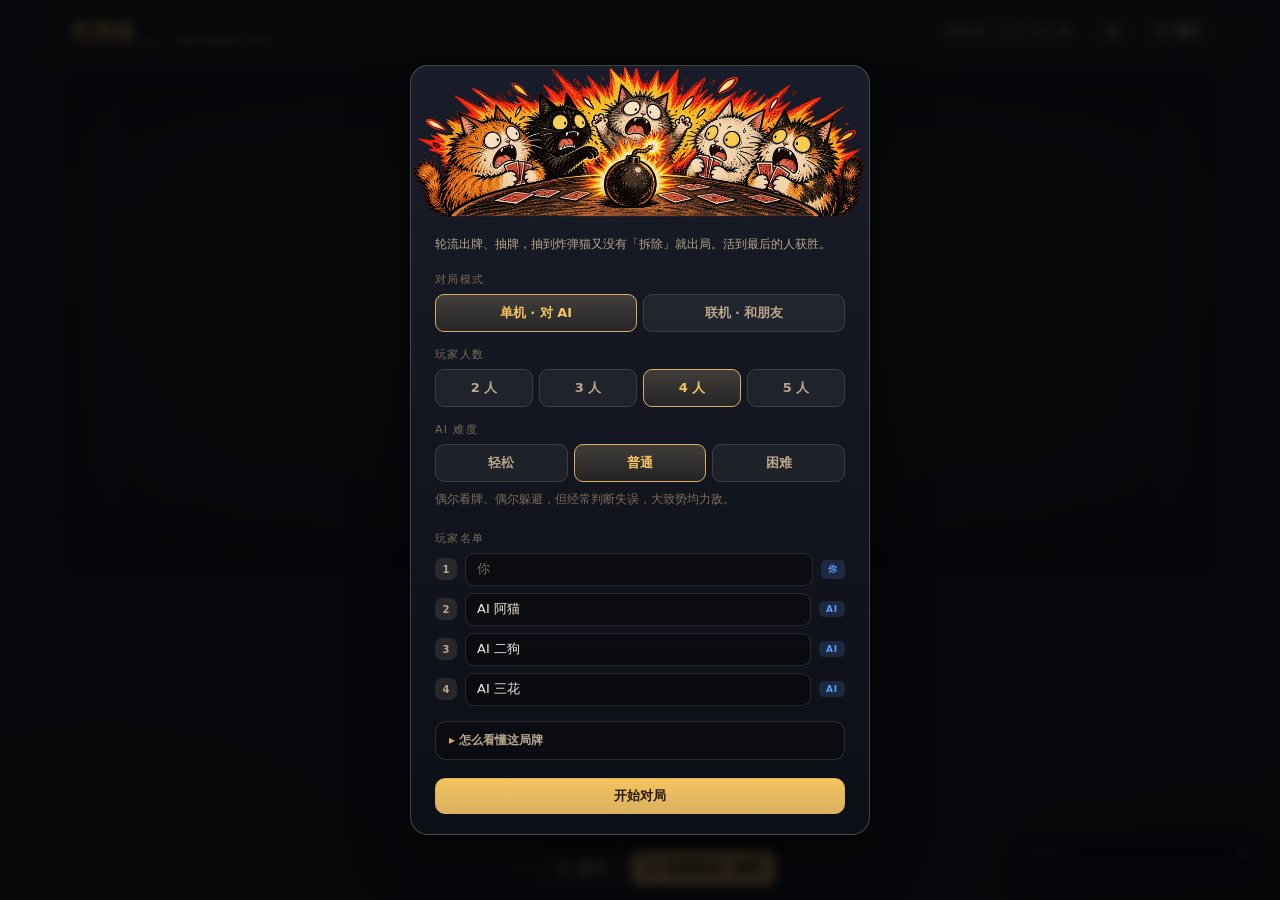
==== commit 34bd2b8e: "feat(net): 联机对战 v1（权威服务器 + 零依赖 WebSocket） 架构（调研结论落地：隐藏信息类游戏用权威服务器，不做 P2P）： - server/ws.js：手写 RFC6455" ====
--- a/index.html
+++ b/index.html
@@ -44,6 +44,8 @@
 
     <button class="btn icon" id="btnSound" title="音效开关"><svg class="ic" aria-hidden="true"><use href="#ic-sound-on"></use></svg></button>
     <button class="btn small icon-text" id="btnRestart" title="重开一局"><svg class="ic" aria-hidden="true"><use href="#ic-restart"></use></svg><span>重开</span></button>
+    <!-- 手机端日志抽屉入口（桌面隐藏；桌面仍用右下角浮层日志面板） -->
+    <button class="btn icon" id="btnLogDrawer" aria-label="对局日志" title="对局日志"><svg class="ic" aria-hidden="true"><use href="#ic-log"></use></svg></button>
   </header>
 
   <!-- ============ 牌桌 ============ -->
@@ -83,6 +85,14 @@
 
       <div class="prompt" id="prompt">准备开始…</div>
 
+      <!-- 说明条（触摸端：选中手牌 / 弃牌堆顶 / 选目标）；桌面不显示 -->
+      <div class="inspect" id="inspect">
+        <span class="i-name"></span>
+        <span class="i-text"></span>
+        <button class="i-go" type="button" disabled>出牌</button>
+        <button class="i-close" type="button" aria-label="关闭说明">×</button>
+      </div>
+
       <!-- 「预测未来」浮层 -->
       <div class="peek-panel" id="peekPanel">
         <div class="title">预测未来 · 牌堆顶 3 张</div>
@@ -106,6 +116,20 @@
         <span class="hand-count" id="handCount">0 张</span>
         <button class="btn icon-text" id="btnHint"><svg class="ic" aria-hidden="true"><use href="#ic-hint"></use></svg><span>提示</span></button>
         <button class="btn primary icon-text" id="btnEnd"><svg class="ic" aria-hidden="true"><use href="#ic-endturn"></use></svg><span>结束回合 · 抽牌</span></button>
+      </div>
+
+      <!-- 炸弹放回位置选择条（触摸 / 窄屏的放置状态）；桌面不显示 -->
+      <div class="place-bar" id="placeBar">
+        <div class="pb-title">炸弹放回哪里？</div>
+        <div class="pb-grid">
+          <button class="pb-slot" type="button" data-slot="1">第 1 张</button>
+          <button class="pb-slot" type="button" data-slot="2">第 2 张</button>
+          <button class="pb-slot" type="button" data-slot="3">第 3 张</button>
+          <button class="pb-slot" type="button" data-slot="4">第 4 张</button>
+          <button class="pb-slot" type="button" data-slot="5">第 5 张</button>
+          <button class="pb-slot" type="button" data-slot="6">最底部</button>
+        </div>
+        <button class="pb-ok" type="button" disabled>请选择位置</button>
       </div>
     </section>
 
@@ -121,6 +145,8 @@
   </div>
   <div class="loglist" id="logList"></div>
 </aside>
+<!-- 手机端日志抽屉的半透明遮罩（桌面不显示） -->
+<div class="log-mask" id="logMask"></div>
 <button class="btn log-toggle icon-text" id="btnLogToggle" style="display:none"><svg class="ic" aria-hidden="true"><use href="#ic-log"></use></svg><span>日志</span></button>
 
 <!-- ============ 开局设置 ============ -->
@@ -130,28 +156,63 @@
     <p class="sub">轮流出牌、抽牌，抽到炸弹猫又没有「拆除」就出局。活到最后的人获胜。</p>
 
     <div class="field">
-      <label>玩家人数</label>
-      <div class="segmented" id="setupPlayers" data-value="4">
-        <button data-v="2">2 人</button>
-        <button data-v="3">3 人</button>
-        <button data-v="4" class="on">4 人</button>
-        <button data-v="5">5 人</button>
-      </div>
-    </div>
-
-    <div class="field">
-      <label>AI 难度</label>
-      <div class="segmented" id="setupDiff">
-        <button data-v="easy">轻松</button>
-        <button data-v="normal" class="on">普通</button>
-        <button data-v="hard">困难</button>
-      </div>
-      <p class="diff-hint" id="diffHint">偶尔看牌、偶尔躲避，但经常判断失误，大致势均力敌。</p>
-    </div>
-
-    <div class="field">
-      <label>玩家名单</label>
-      <div class="names" id="names"></div>
+      <label>对局模式</label>
+      <div class="segmented" id="setupMode" data-value="local">
+        <button data-v="local" class="on">单机 · 对 AI</button>
+        <button data-v="online">联机 · 和朋友</button>
+      </div>
+    </div>
+
+    <div id="offlineFields">
+      <div class="field">
+        <label>玩家人数</label>
+        <div class="segmented" id="setupPlayers" data-value="4">
+          <button data-v="2">2 人</button>
+          <button data-v="3">3 人</button>
+          <button data-v="4" class="on">4 人</button>
+          <button data-v="5">5 人</button>
+        </div>
+      </div>
+
+      <div class="field">
+        <label>AI 难度</label>
+        <div class="segmented" id="setupDiff">
+          <button data-v="easy">轻松</button>
+          <button data-v="normal" class="on">普通</button>
+          <button data-v="hard">困难</button>
+        </div>
+        <p class="diff-hint" id="diffHint">偶尔看牌、偶尔躲避，但经常判断失误，大致势均力敌。</p>
+      </div>
+
+      <div class="field">
+        <label>玩家名单</label>
+        <div class="names" id="names"></div>
+      </div>
+    </div>
+
+    <!-- 联机：创建 / 加入 -->
+    <div id="netPanel" style="display:none">
+      <div class="field">
+        <label>昵称</label>
+        <input class="net-input" id="netName" type="text" maxLength="10" placeholder="你的名字">
+      </div>
+      <div class="field">
+        <label>房间</label>
+        <div class="net-actions">
+          <button class="btn primary" id="btnCreateRoom">创建房间</button>
+          <span class="net-or">或</span>
+          <input class="net-input code" id="netCode" type="text" maxLength="4" placeholder="房间码" autocomplete="off">
+          <button class="btn" id="btnJoinRoom">加入</button>
+        </div>
+        <p class="net-hint" id="netHint">需要先启动服务器：<code>node server/server.js</code></p>
+      </div>
+    </div>
+
+    <!-- 联机：等待室（创建/加入成功后显示） -->
+    <div id="lobbyPanel" style="display:none">
+      <div class="lobby-code">房间码 <b id="lobbyCode" title="点击复制">----</b></div>
+      <div class="lobby-players" id="lobbyPlayers"></div>
+      <p class="net-hint">把房间码告诉朋友，他们在同一页面点「加入」即可。</p>
     </div>
 
     <details class="rules">
@@ -204,6 +265,7 @@
 <script src="src/ai/ai.js"></script>
 <script src="src/ui/audio.js"></script>
 <script src="src/ui/view.js"></script>
+<script src="src/net/net.js"></script>
 <script src="src/main.js"></script>
 
 </body>
--- a/styles/main.css
+++ b/styles/main.css
@@ -1,3 +1,18 @@
+/* 跨文档 View Transitions：从 zz26max.github.io 主站（zz-works）跳进来时整页淡换。
+   跨文档过渡要求两侧文档都声明 —— 主站与另外两个小玩意仓库也带同一条。
+   不支持的浏览器自动回落成普通跳转。 */
+@view-transition {
+  navigation: auto;
+}
+@media (prefers-reduced-motion: reduce) {
+  ::view-transition-group(*),
+  ::view-transition-image-pair(*),
+  ::view-transition-old(*),
+  ::view-transition-new(*) {
+    animation: none !important;
+  }
+}
+
 /* ==========================================================================
    炸弹猫 · 样式
    美术基调：复古手绘漫画 —— 米白纸面 + 粗黑墨线 + 金黄 + 暖赤 + 深紫。
@@ -57,7 +72,7 @@
 
 * { box-sizing: border-box; -webkit-tap-highlight-color: transparent; }
 
-html, body { height: 100%; }
+html, body { height: 100%; overscroll-behavior: none; }
 
 body {
   margin: 0;
@@ -89,6 +104,8 @@
   padding: 10px 14px 14px;
   gap: 0;
   overflow: hidden;
+  /* 去掉双击缩放与点击延迟，但保留双指缩放（不要动 viewport 禁缩放） */
+  touch-action: manipulation;
 }
 
 /* ---------- 顶栏 ---------- */
@@ -197,7 +214,10 @@
   white-space: nowrap;
 }
 
-.btn:hover:not(:disabled) { background: var(--panel-2); border-color: var(--gold); transform: translateY(-1px); }
+/* hover 只在真正有 hover 的设备生效（手机点过后不会一直保持抬起态；桌面恒真） */
+@media (hover: hover) {
+  .btn:hover:not(:disabled) { background: var(--panel-2); border-color: var(--gold); transform: translateY(-1px); }
+}
 .btn:active:not(:disabled) { transform: translateY(0) scale(.98); }
 .btn:disabled { opacity: .35; cursor: not-allowed; }
 
@@ -206,7 +226,9 @@
   border-color: var(--gold);
   color: #241a06;
 }
-.btn.primary:hover:not(:disabled) { background: linear-gradient(180deg, #ffe9bb, var(--gold-2)); }
+@media (hover: hover) {
+  .btn.primary:hover:not(:disabled) { background: linear-gradient(180deg, #ffe9bb, var(--gold-2)); }
+}
 
 .btn.danger {
   background: linear-gradient(180deg, var(--red-2), var(--red));
@@ -264,9 +286,11 @@
   border-color: var(--red);
   animation: targetPulse 1.4s ease-in-out infinite;
 }
-.opponent.targetable:hover {
-  background: rgba(229,72,77,.14);
-  transform: translateY(-3px) scale(1.02);
+@media (hover: hover) {
+  .opponent.targetable:hover {
+    background: rgba(229,72,77,.14);
+    transform: translateY(-3px) scale(1.02);
+  }
 }
 @keyframes targetPulse {
   0%, 100% { box-shadow: 0 0 0 0 rgba(229,72,77,.42); }
@@ -536,8 +560,10 @@
 }
 
 /* hover：暂停呼吸、常亮；用独立属性 translate，别和 .bump/.pulse 的 transform 打架 */
-.pile-stack.can-draw:hover { translate: 0 var(--draw-hover-lift); }
-.pile-stack.can-draw:hover::after { animation: none; opacity: 1; }
+@media (hover: hover) {
+  .pile-stack.can-draw:hover { translate: 0 var(--draw-hover-lift); }
+  .pile-stack.can-draw:hover::after { animation: none; opacity: 1; }
+}
 
 /* 按压反馈同样用独立属性 scale */
 .pile-stack.can-draw:active { scale: .97; }
@@ -657,6 +683,40 @@
   100% { transform: scale(1); }
 }
 
+/* ---------- 洗牌：牌堆 riffle（分两半错开 → 交错回位） ----------
+   动的是独立属性 translate / rotate，不碰 transform——
+   每层的 transform 上还写着基础错位（3px/2px/1px），动画叠加在其上。
+   四层各配延迟与不同轨迹，产生「哗啦一下乱掉再归位」的混乱感。 */
+.pile-stack.shuffling .layer { animation-duration: .64s; animation-timing-function: cubic-bezier(.3, 1.25, .45, 1); animation-fill-mode: both; }
+.pile-stack.shuffling .layer:nth-child(1) { animation-name: riffleA; animation-delay: 0ms; }
+.pile-stack.shuffling .layer:nth-child(2) { animation-name: riffleB; animation-delay: 50ms; }
+.pile-stack.shuffling .layer:nth-child(3) { animation-name: riffleB; animation-delay: 100ms; }
+.pile-stack.shuffling .layer:nth-child(4) { animation-name: riffleA; animation-delay: 150ms; }
+
+@keyframes riffleA {
+  0%   { translate: 0 0;      rotate: 0deg; }
+  28%  { translate: -14px -6px; rotate: -8deg; }
+  55%  { translate: 11px -3px;  rotate: 6deg; }
+  78%  { translate: -6px -1px;  rotate: -3deg; }
+  100% { translate: 0 0;      rotate: 0deg; }
+}
+@keyframes riffleB {
+  0%   { translate: 0 0;     rotate: 0deg; }
+  28%  { translate: 14px -5px; rotate: 8deg; }
+  55%  { translate: -11px -4px; rotate: -6deg; }
+  78%  { translate: 5px -1px;   rotate: 3deg; }
+  100% { translate: 0 0;     rotate: 0deg; }
+}
+
+/* 牌堆数字跟着晃一下，强化「整堆都被搅过」 */
+.pile-stack.shuffling .badge-num { animation: badgeJitter .64s ease both; }
+@keyframes badgeJitter {
+  0%, 100% { translate: 0 0; }
+  30%      { translate: -3px -2px; }
+  60%      { translate: 3px -1px; }
+  80%      { translate: -1px 0; }
+}
+
 /* 抽到的牌摊在台面中央。
    进场用动画，停留与淡出用 transition——
    如果把淡出写进 keyframe，调用方就没法「多停留一会儿」了。 */
@@ -755,28 +815,81 @@
 
 .prompt b { color: var(--txt); }
 
-/* 舞台中央飘出的结算文字 */
+/* 舞台中央飘出的事件横幅。
+   游戏事件反馈的通行做法（WoW/炉石一路传下来的）：
+   主词大号粗体大字距 + 描边阴影 + 颜色编码，副词条小字补充——
+   不用 emoji 拼句子，「洗牌」两个字本身就比「🌀 洗牌」更像游戏。 */
 .floater {
   position: absolute;
   top: 50%;
   left: 50%;
   transform: translate(-50%, -50%);
-  font-size: 34px;
-  font-weight: 900;
-  letter-spacing: .06em;
+  display: flex;
+  flex-direction: column;
+  align-items: center;
+  gap: 7px;
   pointer-events: none;
   opacity: 0;
   z-index: 40;
-  text-shadow: 0 6px 26px rgba(0,0,0,.9);
   white-space: nowrap;
 }
 
-.floater.show { animation: floatUp 1.25s cubic-bezier(.2,.8,.3,1) forwards; }
+/* 主词：两侧装饰线用伪元素画，跟着 currentColor 变 */
+.floater .f-main {
+  display: flex;
+  align-items: center;
+  gap: 14px;
+  font-size: 42px;
+  font-weight: 900;
+  letter-spacing: .2em;
+  text-indent: .2em;          /* 抵消最后一个字的字距，保证视觉居中 */
+  color: var(--gold-2);       /* JS 会按事件类型覆盖 */
+  text-shadow:
+    0 2px 0 rgba(0, 0, 0, .85),
+    0 8px 30px rgba(0, 0, 0, .95),
+    0 0 26px rgba(0, 0, 0, .6);
+  font-family: "Noto Serif SC", "SimSun", "Segoe UI", serif;
+}
+
+.floater .f-main::before,
+.floater .f-main::after {
+  content: "";
+  width: 30px;
+  height: 3px;
+  border-radius: 2px;
+  background: currentColor;
+  opacity: .5;
+  flex: none;
+}
+
+/* 副词条：小字补充说明 */
+.floater .f-sub {
+  font-size: 13px;
+  letter-spacing: .3em;
+  text-indent: .3em;
+  color: var(--txt);
+  text-shadow: 0 2px 8px rgba(0, 0, 0, .95);
+}
+
+/* 信息模式（概率提示 / 错误 / 引导语）：紧凑小字，不抢戏 */
+.floater.info .f-main {
+  font-size: 19px;
+  letter-spacing: .1em;
+  text-indent: .1em;
+  gap: 10px;
+  font-family: inherit;
+}
+.floater.info .f-main::before,
+.floater.info .f-main::after { width: 14px; height: 2px; }
+.floater.info .f-sub { font-size: 12px; letter-spacing: .12em; text-indent: 0; }
+
+/* 章戳式入场：大而虚 → 实而正 → 上浮淡出 */
+.floater.show { animation: floatUp 1.3s cubic-bezier(.2, .8, .3, 1) forwards; }
 @keyframes floatUp {
-  0%   { opacity: 0; transform: translate(-50%, -30%) scale(.7); }
-  18%  { opacity: 1; transform: translate(-50%, -50%) scale(1.08); }
-  70%  { opacity: 1; transform: translate(-50%, -66%) scale(1); }
-  100% { opacity: 0; transform: translate(-50%, -96%) scale(.96); }
+  0%   { opacity: 0; transform: translate(-50%, -44%) scale(1.55); filter: blur(7px); }
+  16%  { opacity: 1; transform: translate(-50%, -50%) scale(1);    filter: blur(0);  }
+  70%  { opacity: 1; transform: translate(-50%, -58%) scale(1); }
+  100% { opacity: 0; transform: translate(-50%, -88%) scale(.95); }
 }
 
 /* 预测未来：三张牌的浮层 */
@@ -810,6 +923,7 @@
    ========================================================================== */
 
 .handzone {
+  position: relative;          /* 炸弹放回位置条（#placeBar）绝对定位的参照 */
   display: flex;
   flex-direction: column;
   gap: 6px;
@@ -882,6 +996,16 @@
      免得盖住抽牌浮层(55)、日志面板(70)与弹层(100) */
   isolation: isolate;
 }
+
+/* 触摸输入时（main.js 在 document 捕获阶段判出 pointerType 后挂 .touch-input）：
+   手牌区的滑动挑牌不能被浏览器的手势识别抢走 */
+.app.touch-input .hand { touch-action: none; }
+
+/* 触摸：去掉 iOS 长按弹出的「存储图片/复制」菜单（桌面无影响） */
+.card,
+.card img,
+.opp-avatar img,
+.pile-stack { -webkit-touch-callout: none; }
 
 /* ---------- 卡牌本体：米白纸面 + 金边 + 手绘插画 ---------- */
 .card {
@@ -1049,6 +1173,29 @@
     scale 70ms ease-out;
 }
 
+/* 牌多到相邻牌压住大半时（layoutFan 判定 step < 0.5cw 时给 #hand 挂 .dense）：
+   卡名竖排贴在被压住的左侧窄条上，靠露出的那一条也能读牌名。
+   牌是右压左，所以窄条在左边；selected 时牌已完全展开，恢复横排。 */
+.hand.dense > .card .cname {
+  position: absolute;
+  left: 3px;
+  top: 6px;
+  margin: 0;
+  writing-mode: vertical-rl;
+  font-size: 11px;
+  background: var(--paper);
+  padding: 2px 1px;
+  border-radius: 3px;
+}
+.hand.dense > .card.selected .cname {
+  position: static;
+  writing-mode: horizontal-tb;
+  margin: 2px 0 0;
+  background: none;
+  padding: 0 4px;
+  border-radius: 0;
+}
+
 /* 可出的牌：光标提示（hover 视觉由上面的 .is-hover 负责） */
 .card.playable {
   cursor: pointer;
@@ -1314,7 +1461,9 @@
   transition: all .15s ease;
 }
 
-.segmented button:hover { background: var(--panel-2); color: var(--txt); }
+@media (hover: hover) {
+  .segmented button:hover { background: var(--panel-2); color: var(--txt); }
+}
 .segmented button.on {
   background: linear-gradient(180deg, rgba(243,215,154,.2), rgba(217,176,97,.09));
   border-color: var(--gold);
@@ -1328,6 +1477,105 @@
   line-height: 1.6;
   color: var(--faint);
   min-height: 2.2em;
+}
+
+/* ---------- 联机面板 ---------- */
+.net-input {
+  flex: 1;
+  min-width: 0;
+  padding: 9px 11px;
+  border-radius: 9px;
+  border: 1px solid var(--line);
+  background: rgba(0, 0, 0, .35);
+  color: var(--txt);
+  font: inherit;
+  font-size: 13px;
+  transition: border-color .16s ease;
+}
+.net-input:focus { outline: none; border-color: var(--gold); }
+.net-input.code {
+  flex: 0 1 110px;
+  text-align: center;
+  letter-spacing: .3em;
+  text-transform: uppercase;
+  font-weight: 800;
+}
+
+.net-actions { display: flex; align-items: center; gap: 8px; flex-wrap: wrap; }
+.net-actions .btn { flex: none; }
+.net-or { font-size: 11px; color: var(--faint); flex: none; }
+
+.net-hint {
+  margin: 8px 0 0;
+  font-size: 11.5px;
+  line-height: 1.6;
+  color: var(--faint);
+}
+.net-hint code {
+  background: rgba(255, 255, 255, .08);
+  padding: 1px 5px;
+  border-radius: 4px;
+  font-size: 11px;
+}
+
+/* 等待室 */
+.lobby-code {
+  margin-bottom: 10px;
+  font-size: 13px;
+  color: var(--dim);
+  text-align: center;
+}
+.lobby-code b {
+  display: inline-block;
+  margin-left: 8px;
+  padding: 3px 14px;
+  border-radius: 9px;
+  border: 1px dashed rgba(217, 176, 97, .55);
+  color: var(--gold-2);
+  font-size: 20px;
+  letter-spacing: .35em;
+  text-indent: .35em;
+  font-variant-numeric: tabular-nums;
+  cursor: pointer;
+  user-select: all;
+}
+.lobby-players {
+  display: flex;
+  flex-wrap: wrap;
+  gap: 7px;
+  justify-content: center;
+  margin-bottom: 8px;
+  min-height: 30px;
+}
+.lobby-chip {
+  display: inline-flex;
+  align-items: center;
+  gap: 6px;
+  padding: 5px 12px;
+  border-radius: 999px;
+  border: 1px solid var(--line);
+  background: var(--panel);
+  font-size: 12.5px;
+  color: var(--txt);
+}
+.lobby-chip.off { opacity: .45; filter: grayscale(.6); }
+.lobby-chip .host-tag {
+  font-size: 9.5px;
+  font-weight: 800;
+  letter-spacing: .08em;
+  padding: 1px 6px;
+  border-radius: 5px;
+  background: rgba(217, 176, 97, .22);
+  color: var(--gold-2);
+}
+.lobby-chip .off-tag {
+  font-size: 9.5px;
+  font-weight: 800;
+  letter-spacing: .08em;
+  padding: 1px 6px;
+  border-radius: 5px;
+  background: rgba(229, 72, 77, .2);
+  color: var(--red-2);
 }
 
 /* 玩家名单编辑 */
@@ -1476,6 +1724,10 @@
 
 .logpanel.hidden { transform: translateX(calc(100% + 20px)); opacity: 0; pointer-events: none; }
 
+/* 手机端日志抽屉：入口与遮罩在桌面一律不显示（桌面继续用上面的右下角浮层面板） */
+#btnLogDrawer { display: none; }
+.log-mask { display: none; }
+
 .logpanel .head {
   display: flex;
   align-items: center;
@@ -1500,7 +1752,9 @@
   padding: 0 3px;
   line-height: 1;
 }
-.logpanel .head button:hover { color: var(--gold); }
+@media (hover: hover) {
+  .logpanel .head button:hover { color: var(--gold); }
+}
 
 .loglist {
   overflow-y: auto;
@@ -1617,7 +1871,85 @@
   border-radius: 8px;
   cursor: pointer;
 }
-.asset-warn button:hover { background: rgba(255, 255, 255, .12); }
+@media (hover: hover) {
+  .asset-warn button:hover { background: rgba(255, 255, 255, .12); }
+}
+
+/* ==========================================================================
+   触摸端增补：说明条 #inspect / 炸弹放回位置条 #placeBar
+   桌面端默认不出现（display:none），由 main.js 在触摸 / 窄屏时显示。
+   ========================================================================== */
+
+/* 说明条：默认不占布局、不可见；具体外观在 @media (max-width:620px) 里定义 */
+.inspect { display: none; }
+
+/* 炸弹放回位置条：盖住手牌区 + 按钮行（默认隐藏；只在触摸 / 窄屏的放置状态显示） */
+.place-bar {
+  display: none;
+  position: absolute;
+  left: 0;
+  right: 0;
+  top: 0;
+  bottom: 0;
+  z-index: 20;
+  flex-direction: column;
+  gap: 8px;
+  /* 底部让出 iOS 安全区；上/左/右收紧一点，保证 6 档 + 确认按钮在 214px 内排得下 */
+  padding: 6px 8px calc(10px + env(safe-area-inset-bottom));
+  border-radius: 14px;
+  border: 1px solid var(--line-2);
+  /* 不透明底衬：避免手牌 / 按钮透过来干扰阅读 */
+  background: linear-gradient(180deg, rgba(18, 14, 12, .98), rgba(12, 9, 8, .99));
+  box-shadow: 0 12px 30px rgba(0, 0, 0, .55);
+}
+.place-bar.show { display: flex; }
+.place-bar .pb-title {
+  font-size: 13.5px;
+  font-weight: 800;
+  color: var(--gold-2);
+  white-space: nowrap;
+  overflow: hidden;
+  text-overflow: ellipsis;
+  flex: none;
+}
+.place-bar .pb-grid {
+  display: grid;
+  grid-template-columns: repeat(3, minmax(0, 1fr));
+  grid-auto-rows: 56px;
+  gap: 8px;
+  flex: none;
+}
+.place-bar .pb-slot,
+.place-bar .pb-ok {
+  border-radius: 10px;
+  border: 1px solid var(--line-2);
+  background: var(--panel-2);
+  color: var(--txt);
+  font: inherit;
+  font-weight: 700;
+  cursor: pointer;
+}
+.place-bar .pb-slot { height: 56px; font-size: 13px; }
+.place-bar .pb-slot.on {
+  border-color: var(--gold);
+  background: linear-gradient(180deg, rgba(243, 215, 154, .22), rgba(217, 176, 97, .10));
+  color: var(--gold-2);
+}
+.place-bar .pb-ok {
+  height: 44px;
+  font-size: 13.5px;
+  background: linear-gradient(180deg, var(--gold-2), var(--gold));
+  border-color: var(--gold);
+  color: #241a06;
+}
+.place-bar .pb-slot:disabled,
+.place-bar .pb-ok:disabled { opacity: .35; cursor: not-allowed; }
+.place-bar button:active:not(:disabled) { scale: .96; }
+
+/* 减少动态效果：不做按压/位移动画，只保留瞬时反馈 */
+@media (prefers-reduced-motion: reduce) {
+  .place-bar button:active:not(:disabled) { scale: 1; }
+}
 
 /* ==========================================================================
    响应式
@@ -1632,11 +1964,363 @@
   .logpanel { width: 214px; max-height: 176px; }
 }
 
+/* ==========================================================================
+   手机竖屏（≤620px）：布局骨架
+   同一套 DOM，只靠 @media 切换；桌面断点以上完全不受影响。
+   纵向分区：顶栏 44 / 对手区 56 / 中央舞台 1fr / 手牌区 card-h+56 / 按钮行 48
+   ========================================================================== */
+
 @media (max-width: 620px) {
-  :root { --card-w: 70px; --card-h: 100px; }
-  .app { padding: 8px 9px 10px; }
-  .brand h1 { font-size: 15px; }
-  .brand .sub { display: none; }
+  :root { --card-w: 82px; --card-h: 114px; }
+
+  .app {
+    width: 100%;
+    overflow-x: clip;                 /* 横向永不溢出；纵向仍是 base 的 overflow:hidden */
+    padding: calc(8px + env(safe-area-inset-top)) 9px max(10px, env(safe-area-inset-bottom));
+    grid-template-rows: 44px minmax(0, 1fr);
+  }
+  /* 根因修复：grid 子项默认 min-width:auto，对手区/按钮行的 min-content 会把整列撑宽，
+     所有行（含手牌区）跟着变宽 → 右侧被裁。这里统一允许收缩。 */
+  .app > *,
+  .table > *,
+  .handzone > * { min-width: 0; max-width: 100%; }
+
+  /* ---------- 顶栏：只留中文 logo + 牌堆信息 + 图标按钮 ---------- */
+  .topbar {
+    height: 44px;
+    padding: 0 4px 0 2px;             /* 右端 44px 是日志按钮（批 5 已实装） */
+    gap: 8px;
+    min-width: 0;
+  }
+  .brand-en { display: none; }
+  .topbar > .btn { flex: 0 0 auto; }   /* 音效 / 重开 / 日志不被压扁 */
+  .deck-info { flex: 0 0 auto; }
+  /* 「回合 N」是 .deck-info 的第 3 个 span（也是最后一个子节点），两个选择器都写，
+     避免结构微调时漏隐藏；剩下的「♂ N」是 #bombTotal（本局炸弹总数），不是回合数。 */
+  .deck-info > span:last-child,
+  .deck-info > span:nth-child(3) { display: none; }
+  #btnRestart > span { display: none; }             /* 重开只留图标 */
+
+  /* ---------- 顶栏日志入口 + 日志抽屉（只在 ≤620 出现） ---------- */
+  #btnLogDrawer {
+    display: inline-flex;
+    width: 44px;
+    height: 44px;
+    padding: 0;
+    justify-content: center;
+  }
+  .log-mask {
+    display: block;
+    position: fixed;
+    inset: 0;
+    z-index: 90;
+    background: rgba(0, 0, 0, .55);
+    opacity: 0;
+    visibility: hidden;
+    pointer-events: none;
+    transition: opacity 180ms ease;
+  }
+  .log-mask.show { opacity: 1; visibility: visible; pointer-events: auto; }
+  /* 抽屉：复用 .logpanel 的 DOM，改成底部上滑的面板 */
+  #logPanel.drawer {
+    display: flex;
+    left: 0;
+    right: 0;
+    bottom: 0;
+    top: auto;
+    width: auto;
+    max-height: 60vh;
+    border-radius: 16px 16px 0 0;
+    z-index: 95;
+    opacity: 1;
+    transform: translateY(100%);
+    padding-bottom: env(safe-area-inset-bottom);
+  }
+  #logPanel.drawer.show { transform: translateY(0); }
+
+  /* ---------- 对手区：单行不换行，每人一小块 ---------- */
+  .table { grid-template-rows: 56px minmax(0, 1fr) auto; }
+  .opponents {
+    height: 56px;
+    flex-wrap: nowrap;
+    gap: 6px;
+    padding: 0;
+    align-items: stretch;
+    min-width: 0;
+  }
+  .opponent {
+    display: grid;
+    grid-template-columns: 32px minmax(0, 1fr);
+    grid-template-rows: auto auto;
+    grid-template-areas: "avatar head" "avatar hand";
+    align-content: center;
+    align-items: center;
+    column-gap: 6px;
+    row-gap: 1px;
+    flex: 1 1 0;
+    min-width: 0;
+    max-width: 118px;
+    padding: 4px 7px;
+    border-radius: 10px;
+  }
+  .opp-avatar { grid-area: avatar; width: 32px; height: 32px; margin: 0; }
+  .opp-avatar .cat { width: 30px; height: 30px; }
+  .opp-head { grid-area: head; margin: 0; justify-content: flex-start; gap: 4px; min-width: 0; }
+  .opp-head .nm {
+    font-size: 11.5px;
+    max-width: 100%;
+    min-width: 0;
+    white-space: nowrap;
+    overflow: hidden;
+    text-overflow: ellipsis;
+  }
+  .opp-head .badge { display: none; }
+  .opp-hand { grid-area: hand; display: block; min-height: 0; padding: 0; }
+  .opp-hand .card-back { display: none; }
+  .opp-hand .count { font-size: 11px; margin-left: 0; }
+
+  /* ---------- 中央舞台：绒布铺满中间区域（默认拉伸），两堆贴底 ---------- */
+  .stage { border-radius: 16px; }
+  .piles {
+    position: absolute;
+    left: 50%;
+    bottom: 104px;                    /* 牌堆标签底距舞台底约 104px */
+    transform: translateX(-50%);
+    gap: 28px;
+  }
+  .pile-stack, .discard-top { width: 64px; height: 88px; }
+  .pile-stack .badge-num { font-size: 18px; }
+  .pile .label { font-size: 9px; letter-spacing: .12em; }
+  .prompt {
+    position: absolute;
+    left: 50%;
+    bottom: 8px;
+    transform: translateX(-50%);
+    width: calc(100% - 16px);
+    max-height: 52px;
+    display: -webkit-box;
+    -webkit-line-clamp: 2;
+    -webkit-box-orient: vertical;
+    overflow: hidden;
+    padding: 5px 12px;
+    border-radius: 12px;
+    font-size: 13px;
+    line-height: 1.5;
+  }
+
+  /* ---------- 说明条 #inspect（触摸端；桌面 .inspect 恒 display:none） ---------- */
+  #inspect {
+    display: grid;
+    grid-template-columns: minmax(0, 1fr) auto auto;
+    grid-template-rows: auto auto;
+    align-items: center;
+    column-gap: 8px;
+    position: absolute;
+    left: 8px;
+    right: 8px;
+    bottom: 8px;
+    height: 72px;
+    padding: 8px 10px;
+    border-radius: 12px;
+    border: 1px solid var(--line-2);
+    background: rgba(10, 8, 7, .94);
+    box-shadow: 0 12px 30px rgba(0, 0, 0, .55);
+    z-index: 30;
+    opacity: 0;
+    translate: 0 8px;
+    visibility: hidden;
+    pointer-events: none;
+    transition: opacity 160ms ease, translate 160ms ease;
+  }
+  #inspect.show {
+    opacity: 1;
+    translate: 0 0;
+    visibility: visible;
+    pointer-events: auto;
+  }
+  #inspect .i-name {
+    grid-column: 1;
+    grid-row: 1;
+    font-size: 16px;
+    font-weight: 900;
+    color: var(--gold-2);
+    white-space: nowrap;
+    overflow: hidden;
+    text-overflow: ellipsis;
+  }
+  #inspect .i-text {
+    grid-column: 1;
+    grid-row: 2;
+    font-size: 13px;
+    line-height: 1.4;
+    color: var(--txt);
+    display: -webkit-box;
+    -webkit-line-clamp: 2;
+    -webkit-box-orient: vertical;
+    overflow: hidden;
+  }
+  #inspect .i-go {
+    grid-column: 2;
+    grid-row: 1 / span 2;
+    align-self: center;
+    min-width: 88px;
+    height: 44px;
+    padding: 0 14px;
+    border-radius: 10px;
+    border: 1px solid var(--gold);
+    background: linear-gradient(180deg, var(--gold-2), var(--gold));
+    color: #241a06;
+    font: inherit;
+    font-size: 13.5px;
+    font-weight: 800;
+    cursor: pointer;
+  }
+  #inspect .i-go:disabled { opacity: .4; cursor: not-allowed; }
+  #inspect .i-close {
+    grid-column: 3;
+    grid-row: 1 / span 2;
+    align-self: center;
+    width: 44px;
+    height: 44px;
+    border-radius: 10px;
+    border: 1px solid var(--line-2);
+    background: var(--panel-2);
+    color: var(--txt);
+    font: inherit;
+    font-size: 18px;
+    line-height: 1;
+    cursor: pointer;
+  }
+  #inspect .i-go:active:not(:disabled),
+  #inspect .i-close:active,
+  #inspect .i-target:active,
+  #inspect .i-cancel:active { scale: .95; }
+
+  /* 目标栏：说明条切成一行按钮（取消 + 每个可选对手） */
+  #inspect.targeting {
+    display: flex;
+    align-items: center;
+    gap: 8px;
+    padding: 8px;
+  }
+  #inspect.targeting .i-name,
+  #inspect.targeting .i-text,
+  #inspect.targeting .i-go,
+  #inspect.targeting .i-close { display: none; }
+  #inspect .i-cancel {
+    flex: 0 0 auto;
+    height: 44px;
+    min-width: 52px;
+    padding: 0 10px;
+    border-radius: 10px;
+    border: 1px solid var(--line-2);
+    background: transparent;
+    color: var(--dim);
+    font: inherit;
+    font-size: 13px;
+    cursor: pointer;
+  }
+  #inspect .i-target {
+    flex: 1 1 0;
+    min-width: 60px;
+    height: 44px;
+    display: flex;
+    align-items: center;
+    gap: 5px;
+    padding: 0 6px;
+    border-radius: 10px;
+    border: 1px solid var(--line-2);
+    background: var(--panel-2);
+    color: var(--txt);
+    font: inherit;
+    cursor: pointer;
+    overflow: hidden;
+  }
+  #inspect .i-target .t-cat {
+    width: 28px;
+    height: 28px;
+    border-radius: 50%;
+    flex: none;
+    object-fit: cover;
+  }
+  #inspect .i-target .t-col {
+    display: flex;
+    flex-direction: column;
+    align-items: flex-start;
+    min-width: 0;
+    line-height: 1.15;
+  }
+  #inspect .i-target .t-name {
+    max-width: 100%;
+    font-size: 11px;
+    font-weight: 700;
+    white-space: nowrap;
+    overflow: hidden;
+    text-overflow: ellipsis;
+  }
+  #inspect .i-target .t-count { font-size: 10px; color: var(--dim); }
+
+  /* 说明条出现时提示条挪到说明条上方并保持可见——
+     触摸端靠这行字告诉玩家「再点一次这张牌」/「点选一个对手」（文案由 main.js 写）。
+     只读说明时 JS 不覆盖文案，显示的还是回合提示，同样不碍事。 */
+  .stage .prompt { transition: opacity 120ms ease, bottom 160ms ease, border-color 160ms ease; }
+  .stage.inspecting .prompt {
+    bottom: 88px;
+    opacity: 1;
+    border-color: rgba(217, 176, 97, .45);
+    color: var(--gold-2);
+  }
+
+  /* ---------- 手牌区 + 按钮行：两行网格 ---------- */
+  .handzone {
+    display: grid;
+    grid-template-columns: auto minmax(0, 1fr);
+    grid-template-rows: calc(var(--card-h) + 56px) 48px;
+    grid-template-areas: "hand hand" "plate actions";
+    gap: 6px 8px;
+    padding-top: 0;
+  }
+  .hand {
+    grid-area: hand;
+    height: calc(var(--card-h) + 56px);
+    min-height: calc(var(--card-h) + 56px);
+    padding: 0;
+  }
+  .myplate {
+    grid-area: plate;
+    align-self: center;
+    flex: 0 0 auto;
+    min-width: 0;
+    height: 44px;
+    padding: 0 10px 0 4px;
+    gap: 6px;
+  }
+  .myplate .plate-cat { width: 28px; height: 28px; }
+  /* 名字可省略，别把按钮行挤出去 */
+  .myplate .nm {
+    min-width: 0;
+    white-space: nowrap;
+    overflow: hidden;
+    text-overflow: ellipsis;
+  }
+  .myplate .tag { flex: none; }
+  .actions {
+    grid-area: actions;
+    justify-content: flex-end;
+    flex-wrap: nowrap;
+    gap: 8px;
+    padding: 0;
+    min-width: 0;
+  }
+  /* 手牌数在窄屏按钮行里放不下（身份牌 + 提示 44 + 结束按钮已占满 360 宽），
+     手牌本身看得见，这里直接隐藏；需要的话下一批挪进身份牌。 */
+  .hand-count { display: none; }
+  #btnHint { width: 44px; height: 44px; padding: 0; justify-content: center; }
+  #btnHint > span { display: none; }
+  /* 不再用 160px 下限：窄屏按剩余空间撑满，文字在 ≤374 时缩成「结束回合」 */
+  #btnEnd { flex: 1 1 auto; min-width: 0; height: 44px; justify-content: center; }
+
+  /* ---------- 其余细节 ---------- */
   .card .glyph { font-size: 21px; margin: 2px 0; }
   .card .cname { font-size: 10.5px; }
   .card .ctext { display: none; }
@@ -1650,13 +2334,51 @@
     translate: var(--x, 0px) calc(var(--lift, 0px) - 22px);
     scale: 1.10;
   }
-  .opponents { gap: 6px; }
-  .opponent { min-width: 92px; padding: 7px 9px; }
-  .opp-head .nm { font-size: 11.5px; }
-  .piles { gap: 20px; }
+  .floater .f-main { font-size: 25px; gap: 10px; }
+  .floater .f-main::before,
+  .floater .f-main::after { width: 18px; }
+  .floater .f-sub { font-size: 11px; }
+  .floater.info .f-main { font-size: 15px; }
+  .floater { max-width: 92%; }
   .logpanel { display: none; }
   .result-stats { gap: 6px; }
   .stat .v { font-size: 16px; }
+}
+
+/* 卡牌再缩两档（更窄的机型） */
+@media (max-width: 413px) {
+  :root { --card-w: 76px; --card-h: 106px; }
+}
+
+@media (max-width: 374px) {
+  :root { --card-w: 70px; --card-h: 98px; }
+  /* 更窄的屏：结束回合按钮文案缩成「结束回合」（CSS 换字，不动 HTML 文本节点） */
+  #btnEnd > span { font-size: 0; }
+  #btnEnd > span::before { content: "结束回合"; font-size: 13px; }
+}
+
+/* 矮屏（Safari 工具栏展开后的可视高）：舞台目标 226，空间不足时允许缩一点（避免总高超出 4px） */
+@media (max-width: 620px) and (max-height: 620px) {
+  .table { grid-template-rows: 52px minmax(0, 226px) auto; }
+  .opponents { height: 52px; }
+}
+
+/* 横屏手机：盖一层「请把手机竖过来」，挡住所有点击（只在触摸 + 矮横屏生效） */
+@media (orientation: landscape) and (max-height: 500px) and (pointer: coarse) {
+  body::after {
+    content: "请把手机竖过来";
+    position: fixed;
+    inset: 0;
+    z-index: 1000;
+    display: grid;
+    place-items: center;
+    background: rgba(10, 8, 7, .96);
+    color: var(--gold-2);
+    font-size: 16px;
+    font-weight: 700;
+    letter-spacing: .08em;
+    pointer-events: auto;
+  }
 }
 
 /* 尊重「减少动态效果」的系统偏好 */
@@ -1671,6 +2393,8 @@
   /* 牌的进出只留 120ms 淡入淡出（JS 的 CARD_IN_MS / CARD_OUT_MS 兜底仍在上限内） */
   .card.entering, .card.newly-drawn { animation: cardFadeIn 120ms ease !important; }
   .card.leaving { animation: cardFadeOut 120ms ease forwards !important; }
+  /* 说明条：只保留淡入，不做位移动画 */
+  #inspect { transition: opacity 120ms ease !important; translate: 0 0; }
 }
 
 @keyframes cardFadeIn {
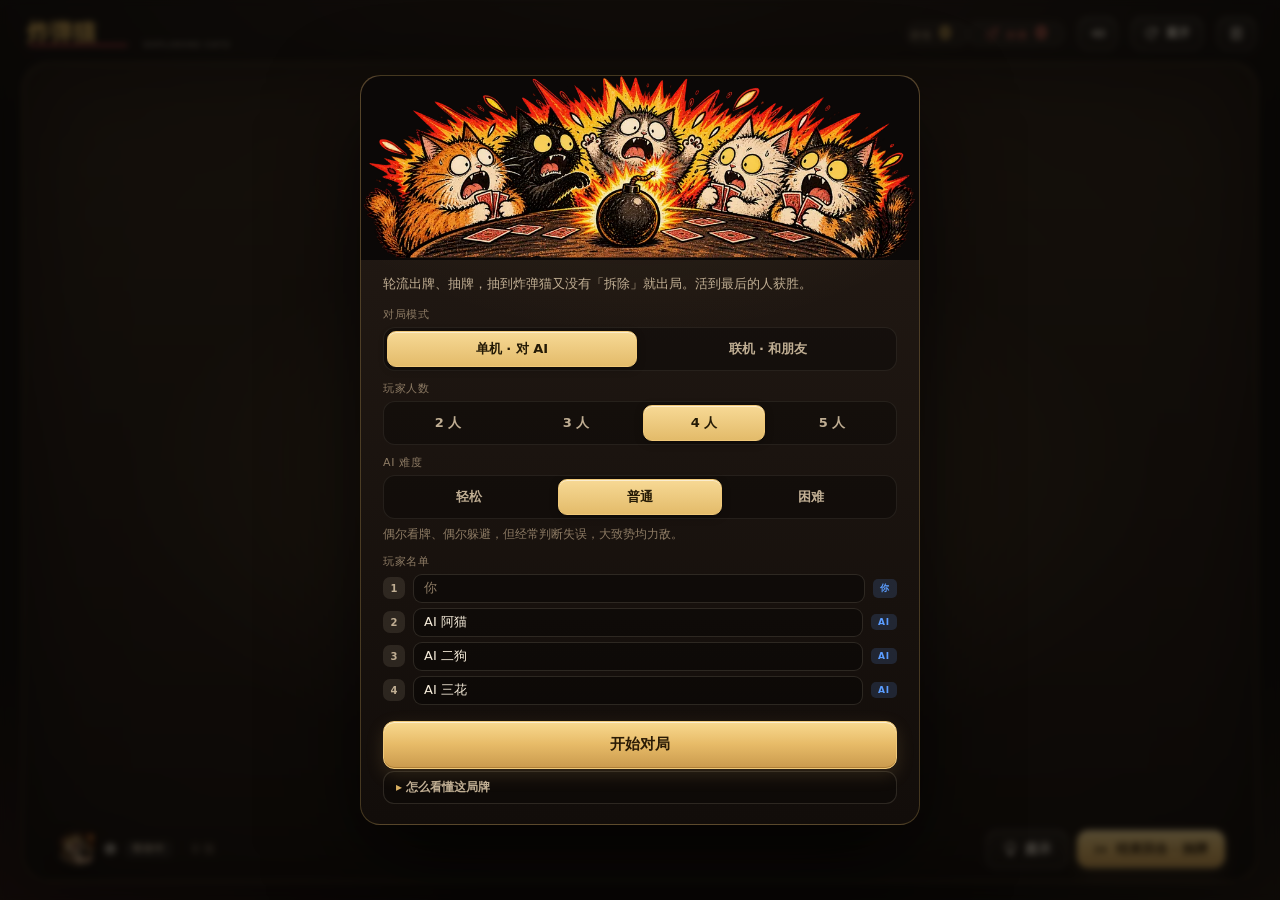
==== commit 83b52410: "feat(rule): 否决卡——取消上一张牌 引擎（两阶段结算）： - 出牌先挂 pendingAction，按座位私发回应邀请；每次否决重置队列，   奇数张取消、偶数张恢复生效；窗口期间禁止出牌" ====
--- a/index.html
+++ b/index.html
@@ -37,9 +37,8 @@
     <div class="spacer"></div>
 
     <div class="deck-info">
-      <span>牌堆 <b id="deckCount">0</b></span>
-      <span class="bomb-mark" id="bombCount" title="本局牌堆里的炸弹猫总数"><svg class="ic" aria-hidden="true"><use href="#ic-bomb"></use></svg><b id="bombTotal">0</b></span>
-      <span>回合 <b id="seedLabel">0</b></span>
+      <span class="stat"><span class="k">牌堆</span><b id="deckCount">0</b></span>
+      <span class="stat bomb-mark" id="bombCount" title="本局牌堆里的炸弹猫总数"><svg class="ic" aria-hidden="true"><use href="#ic-bomb"></use></svg><span class="k">炸弹</span><b id="bombTotal">0</b></span>
     </div>
 
     <button class="btn icon" id="btnSound" title="音效开关"><svg class="ic" aria-hidden="true"><use href="#ic-sound-on"></use></svg></button>
@@ -56,6 +55,8 @@
 
     <!-- 中央舞台 -->
     <section class="stage">
+      <div class="round-chip" aria-label="回合"><span>第</span><b id="seedLabel">0</b><span>回合</span></div>
+
       <div class="piles">
         <!-- 牌堆 -->
         <div class="pile">
@@ -68,6 +69,7 @@
             </div>
           </div>
           <span class="label">牌堆</span>
+          <span class="draw-cue">点击抽牌</span>
         </div>
 
         <!-- 弃牌堆 -->
@@ -84,6 +86,21 @@
       </div>
 
       <div class="prompt" id="prompt">准备开始…</div>
+
+      <!-- 否决回应条：上一张牌等待结算、且轮到你决定要不要打断时出现 -->
+      <div class="nope-bar" id="nopeBar" role="dialog" aria-label="是否使用否决">
+        <div class="nb-copy">
+          <div class="nb-title" id="nopeTitle">有人打出了一张牌</div>
+          <div class="nb-sub">
+            <span id="nopeSub">要用否决打断吗？</span>
+            <span class="nb-timer" id="nopeTimer"></span>
+          </div>
+        </div>
+        <div class="nb-actions">
+          <button class="btn small" type="button" id="btnNopePass">放过</button>
+          <button class="btn danger small" type="button" id="btnNope">否决</button>
+        </div>
+      </div>
 
       <!-- 说明条（触摸端：选中手牌 / 弃牌堆顶 / 选目标）；桌面不显示 -->
       <div class="inspect" id="inspect">
@@ -106,16 +123,18 @@
 
     <!-- 手牌与操作 -->
     <section class="handzone">
-      <div class="myplate" id="myPlate">
-        <img class="plate-cat" src="assets/cats/cat-01.webp" alt="">
-        <span class="nm">你</span>
-        <span class="tag">等待中</span>
-      </div>
       <div class="hand" id="hand"></div>
       <div class="actions">
+        <div class="myplate" id="myPlate">
+          <img class="plate-cat" src="assets/cats/cat-01.webp" alt="">
+          <span class="nm">你</span>
+          <span class="tag">等待中</span>
+        </div>
         <span class="hand-count" id="handCount">0 张</span>
-        <button class="btn icon-text" id="btnHint"><svg class="ic" aria-hidden="true"><use href="#ic-hint"></use></svg><span>提示</span></button>
-        <button class="btn primary icon-text" id="btnEnd"><svg class="ic" aria-hidden="true"><use href="#ic-endturn"></use></svg><span>结束回合 · 抽牌</span></button>
+        <div class="action-btns">
+          <button class="btn icon-text" id="btnHint"><svg class="ic" aria-hidden="true"><use href="#ic-hint"></use></svg><span>提示</span></button>
+          <button class="btn primary icon-text" id="btnEnd"><svg class="ic" aria-hidden="true"><use href="#ic-endturn"></use></svg><span>结束回合 · 抽牌</span></button>
+        </div>
       </div>
 
       <!-- 炸弹放回位置选择条（触摸 / 窄屏的放置状态）；桌面不显示 -->
@@ -136,8 +155,8 @@
   </main>
 </div>
 
-<!-- ============ 日志面板 ============ -->
-<aside class="logpanel" id="logPanel">
+<!-- ============ 日志面板（默认折叠，避免长期占据桌面） ============ -->
+<aside class="logpanel hidden" id="logPanel">
   <div class="head">
     <span>对局日志</span>
     <span class="spacer"></span>
@@ -147,12 +166,14 @@
 </aside>
 <!-- 手机端日志抽屉的半透明遮罩（桌面不显示） -->
 <div class="log-mask" id="logMask"></div>
-<button class="btn log-toggle icon-text" id="btnLogToggle" style="display:none"><svg class="ic" aria-hidden="true"><use href="#ic-log"></use></svg><span>日志</span></button>
+<button class="btn log-toggle icon-text" id="btnLogToggle"><svg class="ic" aria-hidden="true"><use href="#ic-log"></use></svg><span>日志</span></button>
 
 <!-- ============ 开局设置 ============ -->
 <div class="modal-mask" id="modalSetup">
   <div class="modal">
-    <img class="modal-banner" src="assets/art/banner.webp" alt="炸弹猫">
+    <div class="modal-hero">
+      <img class="modal-banner" src="assets/art/banner.webp" alt="炸弹猫">
+    </div>
     <p class="sub">轮流出牌、抽牌，抽到炸弹猫又没有「拆除」就出局。活到最后的人获胜。</p>
 
     <div class="field">
@@ -213,6 +234,10 @@
       <div class="lobby-code">房间码 <b id="lobbyCode" title="点击复制">----</b></div>
       <div class="lobby-players" id="lobbyPlayers"></div>
       <p class="net-hint">把房间码告诉朋友，他们在同一页面点「加入」即可。</p>
+    </div>
+
+    <div class="modal-actions" style="margin-top:16px">
+      <button class="btn primary" id="btnStart" style="flex:1">开始对局</button>
     </div>
 
     <details class="rules">
@@ -224,14 +249,10 @@
         <b>攻击</b>：让下家连抽 2 张，是逼人送命的主力。<br>
         <b>跳过</b>：这回合不抽牌，风险高时的保命牌。<br>
         <b>求饶 / 帮忙</b>：从对手手里抢一张牌，但对方只剩 1 张时不能抢。<br>
-        <b>否决</b>：取消上一张打出的牌。<br>
+        <b>否决</b>：取消刚打出的牌；别人也能再否决它，奇数次失效、偶数次照常生效。<br>
         <b>洗牌</b>：重洗牌堆，会把自己记住的顶牌信息一并洗掉。
       </div>
     </details>
-
-    <div class="modal-actions" style="margin-top:18px">
-      <button class="btn primary" id="btnStart" style="flex:1">开始对局</button>
-    </div>
   </div>
 </div>
 
--- a/styles/main.css
+++ b/styles/main.css
@@ -22,17 +22,17 @@
 
 :root {
   /* 底色与层次（深桌） */
-  --bg: #131010;
-  --felt: #1a1512;          /* 牌桌木面 */
+  --bg: #0e0b09;
+  --felt: #1f1712;          /* 牌桌毛毡 */
   --panel: rgba(255, 240, 208, .055);
   --panel-2: rgba(255, 240, 208, .10);
   --line: rgba(255, 240, 208, .13);
   --line-2: rgba(255, 240, 208, .22);
 
   /* 文字 */
-  --txt: #f4e8d4;
-  --dim: #b9a68c;
-  --faint: #7d6c58;
+  --txt: #f6ecda;
+  --dim: #c0ae93;
+  --faint: #8d7b64;
 
   /* 纸面与墨色（卡牌用） */
   --paper: #fdf6e8;
@@ -43,6 +43,7 @@
   /* 强调色（取自插画） */
   --gold: #d9b061;
   --gold-2: #f5c45f;
+  --gold-3: #ffe4ab;
   --red: #e5484d;
   --red-2: #f2705f;
   --deep-red: #7e1b20;
@@ -51,21 +52,21 @@
   --blue: #5b9dff;
   --purple: #3a2c52;        /* 卡背的深紫 */
 
-  /* 卡牌 */
-  --card-w: 96px;
-  --card-h: 134px;
-  --card-radius: 9px;
-
-  --radius: 14px;
-  --shadow: 0 18px 50px rgba(0, 0, 0, .55);
-  --shadow-card: 0 6px 18px rgba(0, 0, 0, .5);
+  /* 卡牌：桌面端放大，保证插画与卡名可读 */
+  --card-w: 118px;
+  --card-h: 165px;
+  --card-radius: 10px;
+
+  --radius: 16px;
+  --shadow: 0 30px 80px rgba(0, 0, 0, .6);
+  --shadow-card: 0 10px 24px rgba(0, 0, 0, .52), 0 1px 0 rgba(255, 255, 255, .45) inset;
 
   /* 交互提示（点击牌堆抽牌 / 该你了脉冲）—— 设计规范数值，改这里即可 */
   --draw-glow-color: rgba(245, 196, 95, .60);   /* 呼吸光晕颜色 */
-  --draw-glow-blur: 18px;                       /* 光晕扩散半径 */
+  --draw-glow-blur: 22px;                       /* 光晕扩散半径 */
   --draw-glow-spread: 1px;                      /* 光晕外扩 */
   --draw-glow-dur: 1.8s;                        /* 呼吸周期 */
-  --draw-hover-lift: -4px;                      /* hover 轻微抬升 */
+  --draw-hover-lift: -5px;                      /* hover 轻微抬升 */
   --turn-pulse-dur: .62s;                       /* 「该你了」脉冲时长（JS 兜底 900ms） */
   --card-press-scale: .95;                      /* 卡牌按压缩放 */
 }
@@ -77,12 +78,10 @@
 body {
   margin: 0;
   background:
-    radial-gradient(1200px 700px at 50% -15%, #2a2018 0%, transparent 62%),
-    radial-gradient(800px 560px at 8% 105%, #2b1614 0%, transparent 58%),
-    radial-gradient(700px 500px at 95% 100%, #1d1712 0%, transparent 55%),
-    url("../assets/table/felt.webp"),
+    radial-gradient(1200px 680px at 50% -12%, #2c2119 0%, transparent 62%),
+    radial-gradient(760px 520px at 6% 106%, #2a1512 0%, transparent 58%),
+    radial-gradient(700px 480px at 96% 102%, #221910 0%, transparent 55%),
     var(--bg);
-  background-size: auto, auto, auto, 512px 512px, auto;
   color: var(--txt);
   font-family: "Segoe UI", "PingFang SC", "Microsoft YaHei", system-ui, -apple-system, sans-serif;
   overflow: hidden;
@@ -99,9 +98,9 @@
   height: 100dvh;
   display: grid;
   grid-template-rows: auto minmax(0, 1fr);
-  max-width: 1180px;
+  max-width: 1440px;
   margin: 0 auto;
-  padding: 10px 14px 14px;
+  padding: 10px 22px 18px;
   gap: 0;
   overflow: hidden;
   /* 去掉双击缩放与点击延迟，但保留双指缩放（不要动 viewport 禁缩放） */
@@ -112,8 +111,8 @@
 .topbar {
   display: flex;
   align-items: center;
-  gap: 12px;
-  padding: 6px 4px 8px;
+  gap: 14px;
+  padding: 7px 2px 12px;
 }
 
 .brand {
@@ -142,37 +141,51 @@
 }
 
 /* 品牌 logo：中文主标 + 英文副标，都用素材 SVG */
-.brand-cn { height: 30px; width: auto; display: block; }
-.brand-en { height: 13px; width: auto; display: block; opacity: .8; margin-top: 1px; }
+.brand-cn { height: 33px; width: auto; display: block; }
+.brand-en { height: 12px; width: auto; display: block; opacity: .62; margin-top: 1px; }
 
 .topbar .spacer { flex: 1; }
 
-/* 牌堆信息胶囊 */
+/* 顶栏计分牌：标签小、数字大，靠字级而不是边框建立层级 */
 .deck-info {
   display: flex;
-  align-items: center;
-  gap: 7px;
-  padding: 5px 11px;
-  border: 1px solid var(--line);
-  border-radius: 999px;
-  background: var(--panel);
+  align-items: stretch;
+  gap: 0;
+  padding: 0;
   font-size: 12px;
   color: var(--dim);
   white-space: nowrap;
 }
 
-.deck-info b { color: var(--gold-2); font-variant-numeric: tabular-nums; }
+.deck-info > span {
+  display: inline-flex;
+  align-items: baseline;
+  gap: 7px;
+  padding: 2px 16px;
+  border-left: 1px solid var(--line);
+}
+
+.deck-info > span:first-child { border-left: 0; padding-left: 4px; }
+
+.deck-info .k {
+  font-size: 10px;
+  font-weight: 600;
+  letter-spacing: .14em;
+  color: var(--faint);
+}
+
+.deck-info b {
+  color: var(--gold-2);
+  font-size: 17px;
+  font-weight: 800;
+  font-variant-numeric: tabular-nums;
+  line-height: 1;
+}
 
 /* 炸弹计数：图标来自 sprite，跟随文字色 */
-.deck-info .bomb-mark {
-  display: inline-flex;
-  align-items: center;
-  gap: 5px;
-  color: var(--red-2);
-  padding-left: 8px;
-  border-left: 1px solid var(--line);
-}
-.deck-info .bomb-mark .ic { width: 14px; height: 14px; }
+.deck-info .bomb-mark { color: var(--red-2); }
+.deck-info .bomb-mark .ic { width: 14px; height: 14px; align-self: center; }
+.deck-info .bomb-mark .k { color: rgba(242, 112, 95, .7); }
 .deck-info .bomb-mark b { color: var(--red-2); }
 
 /* ---------- 图标：内联 SVG sprite，直接用 currentColor 上色 ---------- */
@@ -197,37 +210,54 @@
 
 /* ==========================================================================
    按钮
+   --------------------------------------------------------------------------
+   一套两档：默认是「桌面上的暗木按钮」，primary 是「金色筹码」。
+   细边框 + 顶部微高光表达厚度，不使用玻璃拟态与大阴影。
    ========================================================================== */
 
 .btn {
   appearance: none;
   border: 1px solid var(--line-2);
-  background: var(--panel);
+  background: linear-gradient(180deg, rgba(255, 244, 220, .07), rgba(255, 244, 220, .028));
   color: var(--txt);
   font: inherit;
   font-size: 13px;
-  font-weight: 600;
-  padding: 8px 15px;
-  border-radius: 10px;
+  font-weight: 650;
+  padding: 9px 16px;
+  border-radius: 11px;
   cursor: pointer;
-  transition: transform .12s ease, background .16s ease, border-color .16s ease, opacity .16s ease;
+  box-shadow: inset 0 1px 0 rgba(255, 255, 255, .055);
+  transition: transform .12s ease, background .16s ease, border-color .16s ease, color .16s ease, opacity .16s ease;
   white-space: nowrap;
 }
 
 /* hover 只在真正有 hover 的设备生效（手机点过后不会一直保持抬起态；桌面恒真） */
 @media (hover: hover) {
-  .btn:hover:not(:disabled) { background: var(--panel-2); border-color: var(--gold); transform: translateY(-1px); }
+  .btn:hover:not(:disabled) {
+    background: linear-gradient(180deg, rgba(255, 244, 220, .11), rgba(255, 244, 220, .05));
+    border-color: rgba(217, 176, 97, .55);
+    color: var(--gold-3);
+    transform: translateY(-1px);
+  }
 }
 .btn:active:not(:disabled) { transform: translateY(0) scale(.98); }
 .btn:disabled { opacity: .35; cursor: not-allowed; }
 
 .btn.primary {
-  background: linear-gradient(180deg, var(--gold-2), var(--gold));
-  border-color: var(--gold);
-  color: #241a06;
+  background: linear-gradient(180deg, #f9d98f 0%, #e7bb68 48%, #ca9a4d 100%);
+  border-color: #f0c878;
+  color: #2a1b06;
+  font-weight: 800;
+  box-shadow:
+    inset 0 1px 0 rgba(255, 255, 255, .6),
+    inset 0 -1px 0 rgba(120, 72, 12, .35),
+    0 6px 18px rgba(217, 176, 97, .16);
 }
 @media (hover: hover) {
-  .btn.primary:hover:not(:disabled) { background: linear-gradient(180deg, #ffe9bb, var(--gold-2)); }
+  .btn.primary:hover:not(:disabled) {
+    background: linear-gradient(180deg, #ffe8b4 0%, #f4ca77 48%, #d6a557 100%);
+    color: #241705;
+  }
 }
 
 .btn.danger {
@@ -237,8 +267,8 @@
 }
 
 .btn.ghost { background: transparent; }
-.btn.small { padding: 6px 11px; font-size: 12px; }
-.btn.icon { padding: 7px 10px; font-size: 14px; line-height: 1; }
+.btn.small { padding: 7px 12px; font-size: 12px; }
+.btn.icon { padding: 8px 11px; font-size: 14px; line-height: 1; border-radius: 11px; }
 
 /* ==========================================================================
    牌桌
@@ -249,77 +279,131 @@
   display: grid;
   /* 对手区自适应，舞台吃掉剩余空间且可收缩，手牌区固定高度不被挤压 */
   grid-template-rows: auto minmax(0, 1fr) auto;
-  gap: 8px;
+  gap: 0;
   min-height: 0;
-}
-
-/* ---------- 对手区 ---------- */
+  padding: 12px 30px 10px;
+  border-radius: 28px;
+  border: 1px solid rgba(245, 196, 95, .2);
+  /* 一整块连续的毛毡桌面：中央被灯照暖，边缘收暗；felt 只做纹理，亮度由渐变给 */
+  background:
+    radial-gradient(58% 46% at 50% 54%, rgba(255, 198, 118, .22) 0%, rgba(255, 198, 118, .07) 46%, rgba(255, 198, 118, 0) 72%),
+    linear-gradient(180deg, #35271b 0%, #241a12 54%, #18110c 100%),
+    url("../assets/table/felt.webp") center / 512px 512px,
+    #1a120e;
+  background-blend-mode: screen, normal, overlay;
+  box-shadow:
+    inset 0 1px 0 rgba(255, 236, 200, .1),
+    inset 0 0 90px rgba(0, 0, 0, .55),
+    0 30px 80px rgba(0, 0, 0, .55);
+  isolation: isolate;
+}
+
+/* 桌面暗角：只压边缘，不压卡面 */
+.table::before {
+  content: "";
+  position: absolute;
+  inset: 0;
+  border-radius: inherit;
+  background: url("../assets/table/vignette.webp") center / 100% 100% no-repeat;
+  opacity: .34;
+  mix-blend-mode: multiply;
+  pointer-events: none;
+  z-index: 0;
+}
+
+.table > * { position: relative; z-index: 1; }
+
+/* ---------- 对手席：沿桌子远端落座，无面板 ---------- */
 .opponents {
   display: flex;
   flex-wrap: wrap;
   justify-content: center;
   align-items: flex-start;
-  gap: 10px;
-  padding: 4px 0;
+  gap: 0 10px;
+  padding: 2px 0 2px;
 }
 
 .opponent {
   position: relative;
-  min-width: 132px;
-  padding: 9px 12px 10px;
-  border: 1px solid var(--line);
-  border-radius: 13px;
-  background: linear-gradient(180deg, rgba(255,255,255,.055), rgba(255,255,255,.02));
-  transition: border-color .2s ease, box-shadow .25s ease, transform .2s ease, opacity .3s ease;
-}
-
-/* 当前回合：金色描边 + 呼吸光 */
+  display: flex;
+  flex-direction: column;
+  align-items: center;
+  min-width: 112px;
+  max-width: 156px;
+  padding: 6px 14px 5px;
+  border: 0;
+  border-radius: 18px;
+  background: none;
+  transition: background .25s ease, transform .25s ease, opacity .3s ease, filter .3s ease;
+}
+
+/* 当前回合：一束落在座位上的暖光 + 名字下的金线，取代整块描边面板 */
 .opponent.active {
-  border-color: var(--gold);
-  box-shadow: 0 0 0 1px rgba(217,176,97,.32), 0 8px 26px rgba(217,176,97,.16);
+  background: radial-gradient(62% 66% at 50% 24%, rgba(245, 196, 95, .15), rgba(245, 196, 95, 0) 72%);
   transform: translateY(-2px);
 }
-
-/* 可选目标：红色脉冲，提示「点我」 */
-.opponent.targetable {
-  cursor: pointer;
-  border-color: var(--red);
+.opponent.active::after {
+  content: "";
+  position: absolute;
+  left: 50%;
+  bottom: 3px;
+  width: 38px;
+  height: 2px;
+  translate: -50% 0;
+  border-radius: 2px;
+  background: linear-gradient(90deg, transparent, var(--gold-2), transparent);
+  box-shadow: 0 0 10px rgba(245, 196, 95, .65);
+}
+
+/* 可选目标：头像外圈红色脉冲，提示「点我」 */
+.opponent.targetable { cursor: pointer; }
+.opponent.targetable .opp-avatar {
+  border-radius: 50%;
   animation: targetPulse 1.4s ease-in-out infinite;
 }
+.opponent.targetable .opp-head .nm { color: var(--red-2); }
 @media (hover: hover) {
   .opponent.targetable:hover {
-    background: rgba(229,72,77,.14);
-    transform: translateY(-3px) scale(1.02);
+    background: radial-gradient(62% 66% at 50% 24%, rgba(229, 72, 77, .16), rgba(229, 72, 77, 0) 72%);
+    transform: translateY(-3px);
   }
 }
 @keyframes targetPulse {
-  0%, 100% { box-shadow: 0 0 0 0 rgba(229,72,77,.42); }
-  50%      { box-shadow: 0 0 0 7px rgba(229,72,77,0); }
+  0%, 100% { box-shadow: 0 0 0 0 rgba(229,72,77,.45); }
+  50%      { box-shadow: 0 0 0 8px rgba(229,72,77,0); }
 }
 
 .opponent.dead {
-  opacity: .45;
-  filter: grayscale(.7);
+  opacity: .42;
+  filter: grayscale(.75);
 }
 /* 出局贴纸：素材 SVG 直接盖在头像上，不再用伪元素写字 */
 .opponent.dead::after { content: none; }
 
+/* 出局的瞬间：向后倒下 + 褪色（活→死的那一次渲染由 view.js 挂 .dying） */
+.opponent.dying { animation: oppFall .62s cubic-bezier(.35,.6,.3,1) both; }
+@keyframes oppFall {
+  0%   { transform: translateY(0) rotate(0)    scale(1);   opacity: 1;   filter: none; }
+  100% { transform: translateY(7px) rotate(-7deg) scale(.94); opacity: .45; filter: grayscale(.7); }
+}
+
 .opp-avatar {
   position: relative;
-  width: 52px;
-  height: 52px;
-  margin: 0 auto 6px;
+  width: 60px;
+  height: 60px;
+  margin: 0 auto 1px;
   display: grid;
   place-items: center;
   flex: none;
+  transition: filter .3s ease;
 }
 
 .opp-avatar .cat {
-  width: 46px;
-  height: 46px;
+  width: 52px;
+  height: 52px;
   object-fit: contain;
   -webkit-user-drag: none;
-  filter: drop-shadow(0 3px 6px rgba(0,0,0,.5));
+  filter: drop-shadow(0 4px 8px rgba(0,0,0,.55));
 }
 
 /* 金色描边圈（素材 cats/frame.svg） */
@@ -328,11 +412,12 @@
   position: absolute;
   inset: 0;
   background: url("../assets/cats/frame.svg") center/contain no-repeat;
-  opacity: .55;
+  opacity: .42;
   pointer-events: none;
+  transition: opacity .25s ease;
 }
 .opponent.active .opp-avatar::before { opacity: 1; }
-.opponent.active .opp-avatar .cat { filter: drop-shadow(0 0 10px rgba(245,196,95,.55)); }
+.opponent.active .opp-avatar .cat { filter: drop-shadow(0 0 12px rgba(245,196,95,.6)); }
 
 .opp-avatar .out-sticker {
   position: absolute;
@@ -362,8 +447,10 @@
   display: flex;
   align-items: center;
   justify-content: center;
-  gap: 7px;
-  margin-bottom: 7px;
+  gap: 6px;
+  margin-bottom: 1px;
+  max-width: 100%;
+  min-width: 0;
 }
 
 .opp-head .dot {
@@ -381,18 +468,29 @@
   white-space: nowrap;
   overflow: hidden;
   text-overflow: ellipsis;
+  color: var(--txt);
+  transition: color .25s ease;
 }
 
 .opp-head .badge {
-  margin-left: auto;
   font-size: 9px;
   letter-spacing: .1em;
-  padding: 2px 6px;
-  border-radius: 5px;
-  background: rgba(255,255,255,.09);
-  color: var(--dim);
+  color: var(--faint);
   font-weight: 700;
   flex: none;
+  transition: color .25s ease;
+}
+.opp-head .badge:empty { display: none; }
+
+.opponent.active .opp-head .nm { color: var(--gold-3); }
+.opponent.active .opp-head .badge { color: var(--gold); }
+.opponent.thinking .opp-head .badge {
+  color: var(--gold-2);
+  animation: thinkBlink 1.1s ease-in-out infinite;
+}
+@keyframes thinkBlink {
+  0%, 100% { opacity: .45; }
+  50%      { opacity: 1; }
 }
 
 /* 对手手牌：真实卡背交叠排列，模拟握牌 */
@@ -400,19 +498,27 @@
   display: flex;
   align-items: center;
   justify-content: center;
-  min-height: 34px;
+  min-height: 31px;
+  margin-top: 2px;
   padding-left: 2px;
 }
 
 .card-back.mini {
-  width: 23px;
-  height: 33px;
+  width: 22px;
+  height: 31px;
   border-radius: 4px;
   object-fit: cover;
   flex: none;
+  /* 深紫卡背在深色桌面上会糊成一团：提亮 + 亮描边把每张背的轮廓分开 */
+  filter: brightness(1.18);
+  outline: 1px solid rgba(255, 240, 208, .3);
+  outline-offset: -1px;
   box-shadow: 0 2px 6px rgba(0,0,0,.55);
   -webkit-user-drag: none;
-}
+  transform-origin: 50% 100%;
+}
+.card-back.mini:first-child { rotate: -3deg; }
+.card-back.mini:last-of-type { rotate: 3deg; }
 
 /* 相邻牌负边距形成扇形叠放，既省地方又能一眼数出张数 */
 .card-back.mini + .card-back.mini { margin-left: -9px; }
@@ -425,13 +531,23 @@
   flex: none;
 }
 
-/* 攻击标记 */
+/* 攻击标记：红底数字，贴在头像右上角 */
 .opponent .under-attack {
   position: absolute;
-  top: -7px;
-  right: -6px;
-  font-size: 13px;
-  filter: drop-shadow(0 0 6px rgba(229,72,77,.9));
+  top: 2px;
+  right: calc(50% - 36px);
+  width: 21px;
+  height: 21px;
+  display: grid;
+  place-items: center;
+  border-radius: 50%;
+  background: var(--red);
+  border: 1px solid rgba(255, 236, 200, .5);
+  color: #fff;
+  font-size: 10.5px;
+  font-weight: 900;
+  line-height: 1;
+  box-shadow: 0 3px 10px rgba(0,0,0,.55), 0 0 12px rgba(229,72,77,.55);
   animation: bob .9s ease-in-out infinite;
 }
 @keyframes bob { 0%,100% { transform: translateY(0); } 50% { transform: translateY(-3px); } }
@@ -443,41 +559,60 @@
   flex-direction: column;
   align-items: center;
   justify-content: center;
-  gap: 16px;
+  gap: 22px;
   min-height: 0;
-  /* 牌桌木面 + 中央聚光，让中间的留白读起来是「桌面」而不是空 */
-  background:
-    radial-gradient(120% 90% at 50% 42%, rgba(217, 176, 97, .13) 0%, transparent 62%),
-    radial-gradient(90% 70% at 50% 50%, rgba(12, 9, 8, .55) 0%, transparent 72%),
-    url("../assets/table/felt.webp") center / 512px 512px;
-  border-radius: 22px;
-  box-shadow: inset 0 0 90px rgba(0, 0, 0, .72);
-}
-
-/* 桌沿金线 + 中央暗角（素材 vignette），界定牌桌范围 */
+}
+
+/* 中央的一池灯光：把视线收在牌堆与弃牌之间 */
 .stage::before {
   content: "";
   position: absolute;
-  inset: 3% 5%;
-  border-radius: 20px;
-  background: url("../assets/table/vignette.webp") center / 100% 100% no-repeat;
-  opacity: .5;
-  mix-blend-mode: multiply;
+  left: 50%;
+  top: 52%;
+  width: min(680px, 76%);
+  aspect-ratio: 1.7;
+  transform: translate(-50%, -50%);
+  border-radius: 50%;
+  background: radial-gradient(closest-side, rgba(255, 214, 150, .1), rgba(255, 214, 150, .03) 58%, transparent 78%);
   pointer-events: none;
 }
 
-/* 桌上的猫徽记水印 */
+/* 桌面上的猫徽记水印 */
 .stage::after {
   content: "";
   position: absolute;
   left: 50%;
   top: 50%;
-  width: 210px;
-  height: 210px;
+  width: 300px;
+  height: 300px;
   transform: translate(-50%, -50%);
   background: url("../assets/table/emblem.svg") center / contain no-repeat;
-  opacity: .06;
+  opacity: .05;
   pointer-events: none;
+}
+
+/* 回合读数：舞台顶端的细字，不做药丸 */
+.round-chip {
+  position: absolute;
+  top: 6px;
+  left: 50%;
+  transform: translateX(-50%);
+  display: flex;
+  align-items: baseline;
+  gap: 5px;
+  font-size: 10.5px;
+  letter-spacing: .26em;
+  color: var(--faint);
+  white-space: nowrap;
+  pointer-events: none;
+  transition: opacity .18s ease;
+}
+.round-chip b {
+  font-size: 13px;
+  font-weight: 800;
+  letter-spacing: .04em;
+  color: var(--gold);
+  font-variant-numeric: tabular-nums;
 }
 
 /* 弃牌堆 / 牌堆可视化 */
@@ -485,9 +620,9 @@
   display: flex;
   align-items: flex-end;
   justify-content: center;
-  gap: 54px;
+  gap: 70px;
   position: relative;
-  z-index: 1;
+  z-index: 2;
 }
 
 .pile {
@@ -495,20 +630,19 @@
   display: flex;
   flex-direction: column;
   align-items: center;
-  gap: 7px;
+  gap: 8px;
 }
 
 .pile .label {
   font-size: 10px;
-  letter-spacing: .16em;
+  letter-spacing: .2em;
   color: var(--faint);
-  text-transform: uppercase;
 }
 
 .pile-stack {
   position: relative;
-  width: 74px;
-  height: 100px;
+  width: calc(var(--card-w) * .94);
+  height: calc(var(--card-h) * .94);
   /* hover 抬升与按压缩放走独立变换属性，不碰 transform（transform 留给 .bump / .pulse 动画） */
   transition: translate .16s ease, scale .12s ease;
 }
@@ -517,7 +651,7 @@
 .pile-stack .layer {
   position: absolute;
   inset: 0;
-  border-radius: 8px;
+  border-radius: 10px;
   background: url("../assets/cards/back.webp") center / 100% 100% no-repeat;
   box-shadow: 0 2px 8px rgba(0,0,0,.5);
 }
@@ -527,11 +661,37 @@
   inset: 0;
   display: grid;
   place-items: center;
-  font-size: 22px;
+  font-size: 26px;
   font-weight: 900;
   color: var(--gold-2);
   text-shadow: 0 2px 0 rgba(0,0,0,.9), 0 0 14px rgba(0,0,0,.95);
   font-variant-numeric: tabular-nums;
+}
+
+/* 「点击抽牌 / 结束回合」：只在牌堆可点的那一回合出现，跟着金色呼吸光一起提示入口。
+   跳过/攻击后本回合抽牌数为 0，文案由 setPileDrawable 改成「结束回合」。
+   绝对定位、不进流：否则牌堆这一列会比弃牌多出一行高，
+   两个「牌堆 / 弃牌」标签在 flex-end 下永远错开一截。 */
+.draw-cue {
+  position: absolute;
+  top: calc(100% + 2px);
+  left: 50%;
+  translate: -50% 0;
+  font-size: 10px;
+  letter-spacing: .18em;
+  color: var(--gold-2);
+  opacity: 0;
+  transition: opacity .2s ease;
+  white-space: nowrap;
+  pointer-events: none;
+}
+.pile-stack.can-draw + .label + .draw-cue {
+  opacity: 1;
+  animation: cuePulse 1.8s ease-in-out infinite;
+}
+@keyframes cuePulse {
+  0%, 100% { opacity: .55; }
+  50%      { opacity: 1; }
 }
 
 /* ---------- 牌堆可点：点一下直接抽牌 ---------- */
@@ -612,9 +772,9 @@
 /* 弃牌堆顶牌：同样套上卡框，读起来才像一张牌 */
 .discard-top {
   position: relative;
-  width: 74px;
-  height: 100px;
-  border-radius: 8px;
+  width: calc(var(--card-w) * .94);
+  height: calc(var(--card-h) * .94);
+  border-radius: 10px;
   display: grid;
   place-items: center;
   overflow: hidden;
@@ -631,7 +791,7 @@
     var(--paper);
   filter: drop-shadow(0 4px 12px rgba(0,0,0,.55));
 }
-.discard-top .empty-mark { opacity: .5; }
+.discard-top .empty-mark { opacity: .38; width: 64%; height: 64%; }
 
 /* ---------- 抽牌反馈 ---------- */
 
@@ -764,21 +924,27 @@
   transform: translate(-50%, -50%) scale(1);
 }
 
-/* 抽到的牌放大一点，确保看得清 */
+/* 揭晓时把顶端的回合读数淡掉：它正好压在「你抽到了」胶囊上，
+   两层文字叠在一起会被读成渲染错误。:has 不支持时忽略即可，不影响功能。 */
+.stage:has(.draw-flash.show) .round-chip { opacity: 0; }
+
+/* 抽到的牌放大一点，确保看得清。
+   揭晓用 3D 翻面：侧立 → 翻正 → 微回弹，配合卡背飞入读起来才是「翻开一张新牌」，
+   而不是凭空弹出一帧。 */
 .draw-flash .card.draw-face {
-  width: 116px;
-  height: 162px;
+  width: 132px;
+  height: 184px;
   cursor: default;
-  animation: drawPop .42s cubic-bezier(.2,.9,.3,1);
-}
-.draw-flash .card.draw-face .glyph { font-size: 34px; margin: 8px 0 5px; }
-.draw-flash .card.draw-face .cname { font-size: 13.5px; margin-bottom: 4px; }
-.draw-flash .card.draw-face .ctext { font-size: 9px; }
-
-@keyframes drawPop {
-  0%   { transform: scale(.72) rotate(-5deg); }
-  60%  { transform: scale(1.06) rotate(0deg); }
-  100% { transform: scale(1) rotate(0deg); }
+  animation: drawFlip .5s cubic-bezier(.2,.7,.3,1);
+}
+.draw-flash .card.draw-face .glyph { font-size: 36px; margin: 9px 0 6px; }
+.draw-flash .card.draw-face .cname { font-size: 14.5px; margin-bottom: 5px; }
+.draw-flash .card.draw-face .ctext { font-size: 9.5px; }
+
+@keyframes drawFlip {
+  0%   { transform: perspective(760px) rotateY(-97deg) scale(.86); }
+  55%  { transform: perspective(760px) rotateY(9deg)   scale(1.05); }
+  100% { transform: perspective(760px) rotateY(0)      scale(1); }
 }
 
 /* 对手抽牌：卡片轻微晃动，暗示「他拿走了一张」 */
@@ -789,31 +955,100 @@
   100% { transform: translateY(0); }
 }
 
-/* 中央提示条：当前该谁、该做什么 */
+/* 中央提示条：当前该谁、该做什么。
+   回到「桌上一句状态」而不是又一枚药丸：靠字号、金色人名和投影建立层级。 */
 .prompt {
   position: relative;
   z-index: 1;
   min-height: 30px;
-  display: flex;
-  align-items: center;
-  gap: 8px;
-  padding: 7px 18px;
-  border-radius: 999px;
-  border: 1px solid var(--line);
-  background: rgba(0,0,0,.42);
-  font-size: 13.5px;
+  padding: 2px 16px;
+  border: 0;
+  background: none;
+  font-size: 14.5px;
+  line-height: 1.5;
   color: var(--dim);
   text-align: center;
-  transition: border-color .3s, color .3s;
+  letter-spacing: .02em;
+  text-shadow: 0 2px 8px rgba(0, 0, 0, .75);
+  transition: color .3s ease;
 }
 
 .prompt.urgent {
-  border-color: rgba(229,72,77,.55);
   color: var(--red-2);
-  background: rgba(229,72,77,.10);
-}
-
-.prompt b { color: var(--txt); }
+}
+.prompt.urgent b { color: #ffd9cc; }
+
+.prompt b { color: var(--gold-2); font-weight: 800; }
+
+/* ---------- 否决回应条 ----------
+   别人打出的牌还在桌上等待结算、且名单轮到自己时出现。
+   用左侧红边表达「这是一个打断动作」，不做弹窗，不遮牌堆。 */
+.nope-bar {
+  display: none;
+  position: relative;
+  z-index: 3;
+  align-items: center;
+  gap: 16px;
+  width: max-content;
+  max-width: min(560px, 94%);
+  padding: 10px 12px 10px 16px;
+  border: 1px solid rgba(229, 72, 77, .34);
+  border-left: 3px solid var(--red);
+  border-radius: 12px;
+  background: linear-gradient(180deg, rgba(35, 23, 20, .98), rgba(19, 13, 11, .99));
+  box-shadow: 0 10px 26px rgba(0, 0, 0, .5);
+  animation: nopeIn .18s ease both;
+}
+.nope-bar.show { display: flex; }
+@keyframes nopeIn {
+  from { opacity: 0; transform: translateY(5px); }
+  to { opacity: 1; transform: none; }
+}
+.nope-bar .nb-copy { min-width: 0; }
+.nope-bar .nb-title {
+  font-size: 13.5px;
+  font-weight: 800;
+  color: var(--txt);
+  white-space: nowrap;
+  overflow: hidden;
+  text-overflow: ellipsis;
+}
+.nope-bar .nb-sub {
+  display: flex;
+  align-items: baseline;
+  gap: 8px;
+  margin-top: 2px;
+  font-size: 12px;
+  color: var(--dim);
+  white-space: nowrap;
+  overflow: hidden;
+  text-overflow: ellipsis;
+}
+.nope-bar .nb-timer {
+  flex: none;
+  color: var(--gold);
+  font-variant-numeric: tabular-nums;
+}
+.nope-bar .nb-actions {
+  display: flex;
+  gap: 8px;
+  margin-left: auto;
+  flex: none;
+}
+.nope-bar .btn { padding: 8px 15px; }
+@media (max-width: 620px) {
+  .nope-bar {
+    gap: 10px;
+    padding: 9px 10px 9px 12px;
+    max-width: 100%;
+  }
+  .nope-bar .nb-title { font-size: 12.5px; }
+  .nope-bar .nb-sub { font-size: 11px; }
+  .nope-bar .btn { padding: 8px 12px; font-size: 12px; }
+}
+@media (prefers-reduced-motion: reduce) {
+  .nope-bar { animation: none; }
+}
 
 /* 舞台中央飘出的事件横幅。
    游戏事件反馈的通行做法（WoW/炉石一路传下来的）：
@@ -821,7 +1056,8 @@
    不用 emoji 拼句子，「洗牌」两个字本身就比「🌀 洗牌」更像游戏。 */
 .floater {
   position: absolute;
-  top: 50%;
+  /* 26%：抬到牌堆上方，事件文案不再压在牌面与牌堆数字上 */
+  top: 26%;
   left: 50%;
   transform: translate(-50%, -50%);
   display: flex;
@@ -931,27 +1167,29 @@
   padding-top: 4px;
 }
 
-/* 真人身份牌：把手牌区锚定成「我的地盘」 */
+/* 真人身份牌：把手牌区锚定成「我的地盘」。
+   不包盒子，头像 + 名字直接落在桌沿上，和对手席保持同一种语言。 */
 .myplate {
   display: inline-flex;
   align-items: center;
   gap: 9px;
   align-self: center;
-  padding: 4px 15px 4px 6px;
+  padding: 2px 10px 2px 2px;
+  border: 0;
   border-radius: 999px;
-  border: 1px solid var(--line);
-  background: var(--panel);
+  background: none;
   font-size: 12px;
-  transition: border-color .25s ease, box-shadow .25s ease, background .25s ease;
+  transition: background .25s ease, opacity .45s ease, filter .45s ease;
 }
 
 /* 自己的猫头像 */
 .myplate .plate-cat {
-  width: 34px;
-  height: 34px;
+  width: 38px;
+  height: 38px;
   object-fit: contain;
   flex: none;
-  filter: drop-shadow(0 2px 5px rgba(0,0,0,.55));
+  filter: drop-shadow(0 3px 7px rgba(0,0,0,.6));
+  transition: filter .25s ease;
 }
 
 .myplate .dot {
@@ -970,20 +1208,33 @@
   letter-spacing: .1em;
   padding: 2px 7px;
   border-radius: 5px;
-  background: rgba(255,255,255,.09);
+  background: rgba(255,255,255,.07);
   color: var(--dim);
   font-weight: 700;
 }
 
 .myplate.active {
-  border-color: var(--gold);
-  background: linear-gradient(180deg, rgba(243,215,154,.16), rgba(217,176,97,.06));
-  box-shadow: 0 0 0 1px rgba(217,176,97,.25), 0 8px 24px rgba(217,176,97,.14);
-}
-.myplate.active .dot { background: var(--gold); box-shadow: 0 0 10px var(--gold); }
-.myplate.active .tag { background: rgba(217,176,97,.22); color: var(--gold-2); }
+  background: radial-gradient(70% 120% at 18% 50%, rgba(245,196,95,.14), rgba(245,196,95,0) 70%);
+}
+.myplate.active .plate-cat { filter: drop-shadow(0 0 12px rgba(245,196,95,.65)); }
+.myplate.active .nm { color: var(--gold-3); }
+.myplate.active .tag { background: rgba(217,176,97,.18); color: var(--gold-2); }
 
 .myplate.dead { opacity: .4; filter: grayscale(.8); }
+
+.myplate.hit { animation: hitShake .5s ease; }
+.myplate.blasted { animation: myBlast .7s ease; }
+@keyframes myBlast {
+  0%   { filter: brightness(2.2) sepia(.7) saturate(2); }
+  100% { filter: none; }
+}
+.turn-in .plate-cat,
+.turn-in .opp-avatar { animation: seatTurn .7s cubic-bezier(.3,1.3,.4,1); }
+@keyframes seatTurn {
+  0%   { scale: .84; }
+  55%  { scale: 1.08; }
+  100% { scale: 1; }
+}
 
 /* 扇形手牌容器：不再用 flex，每张牌绝对定位在底边中央，靠 --x/--rot/--lift 摆成扇面。
    高度固定，给 hover(-22px) / 选中(-30px) 与 scale 外扩留出上抬空间。 */
@@ -1043,7 +1294,7 @@
 
 /* 卡名：深墨色，压在插画下方的纸面上 */
 .card .cname {
-  font-size: 11px;
+  font-size: 12px;
   font-weight: 900;
   text-align: center;
   letter-spacing: .04em;
@@ -1108,7 +1359,8 @@
     scale 140ms cubic-bezier(.3,1.4,.5,1);
 }
 
-/* hover：由 main.js 的指针命中判定切 .is-hover（重叠时 CSS :hover 命中不准） */
+/* hover：由 main.js 的指针命中判定切 .is-hover（重叠时 CSS :hover 命中不准）。
+   缓动带 overshoot（y1=1.5）：抬起时先冲过头再弹回，手感是「弹簧」而不是「匀速滑」。 */
 .hand > .card.is-hover {
   translate: var(--x, 0px) calc(var(--lift, 0px) - 22px);
   rotate: calc(var(--rot, 0) * 0.6deg);
@@ -1120,17 +1372,17 @@
     0 0 0 2px rgba(245,196,95,.85),
     0 0 24px rgba(245,196,95,.35);
   transition:
-    translate 160ms cubic-bezier(.4,0,.2,1),
-    rotate 160ms cubic-bezier(.4,0,.2,1),
-    scale 160ms cubic-bezier(.4,0,.2,1);
-}
-
-/* 可出的牌 hover 时：缩放回弹仍然是 140ms，按下抬起才不会发闷 */
+    translate 240ms cubic-bezier(.3,1.5,.4,1),
+    rotate 240ms cubic-bezier(.3,1.5,.4,1),
+    scale 240ms cubic-bezier(.3,1.5,.4,1);
+}
+
+/* 可出的牌 hover 时：scale 的回弹略快于位移，按下抬起才不会发闷 */
 .hand > .card.playable.is-hover {
   transition:
-    translate 160ms cubic-bezier(.4,0,.2,1),
-    rotate 160ms cubic-bezier(.4,0,.2,1),
-    scale 140ms cubic-bezier(.3,1.4,.5,1);
+    translate 240ms cubic-bezier(.3,1.5,.4,1),
+    rotate 240ms cubic-bezier(.3,1.5,.4,1),
+    scale 200ms cubic-bezier(.3,1.6,.4,1);
 }
 
 /* 不可出的牌：hover 只上抬 8px，不放大、不发光，但 z 依然置顶 */
@@ -1221,18 +1473,18 @@
   linear-gradient(180deg, #fdf6e8 40%, #e2f0e4 100%); }
 .card.kind-defuse .cname { color: #2f6b45; }
 
-/* 大卡（抽牌浮层 / 预测未来）：展开完整说明 */
+/* 大卡（抽牌浮层 / 预测未来 / 飞牌克隆）：展开完整说明 */
 .card.size-face {
-  width: 116px;
-  height: 162px;
+  width: 132px;
+  height: 184px;
 }
 .card.size-face .cart { height: 60%; margin-top: 5%; }
-.card.size-face .cname { font-size: 13px; margin-top: 3px; }
+.card.size-face .cname { font-size: 14px; margin-top: 3px; }
 .card.size-face .ctext {
   display: block;
-  font-size: 8.5px;
+  font-size: 9.5px;
   line-height: 1.32;
-  padding: 2px 8px 7px;
+  padding: 2px 9px 8px;
 }
 
 /* 「预测未来」的小卡 */
@@ -1357,21 +1609,29 @@
   to   { opacity: 0; }
 }
 
-/* ---------- 操作栏 ---------- */
+/* ---------- 操作栏：左侧「我是谁」，右侧动作 ---------- */
 .actions {
   display: flex;
   align-items: center;
-  justify-content: center;
+  justify-content: flex-start;
   gap: 10px;
-  flex-wrap: wrap;
-  padding-top: 2px;
+  min-height: 44px;
+  padding: 0 2px;
+}
+
+.action-btns {
+  display: flex;
+  align-items: center;
+  gap: 9px;
+  margin-left: auto;
 }
 
 .hand-count {
-  font-size: 11px;
+  font-size: 11.5px;
   color: var(--faint);
   font-variant-numeric: tabular-nums;
-  margin-left: 4px;
+  margin-right: auto;
+  white-space: nowrap;
 }
 
 /* ==========================================================================
@@ -1381,11 +1641,12 @@
 .modal-mask {
   position: fixed;
   inset: 0;
-  background: rgba(3, 4, 8, .82);
-  backdrop-filter: blur(5px);
+  /* 更暖、更透：开局面板浮在毛毡桌上方，而不是把整页压成黑屏 */
+  background: rgba(8, 6, 5, .68);
+  backdrop-filter: blur(3px);
   display: grid;
   place-items: center;
-  padding: 20px;
+  padding: 16px;
   z-index: 100;
   opacity: 0;
   pointer-events: none;
@@ -1395,17 +1656,29 @@
 .modal-mask.show { opacity: 1; pointer-events: auto; }
 
 .modal {
-  width: min(460px, 100%);
-  max-height: 88vh;
+  width: min(560px, 100%);
+  /* 铺满除安全边距外的可视高：1280×800 下「开始对局」和帮助行都要完整露出，
+     不把主操作藏进滚动区；更矮的窗口才在面板内滚动。 */
+  max-height: calc(100vh - 32px);
+  max-height: calc(100dvh - 32px);
   overflow-y: auto;
-  padding: 22px 24px 20px;
-  border-radius: 18px;
-  border: 1px solid var(--line-2);
-  background: linear-gradient(180deg, #191d29 0%, #0d0f16 100%);
-  box-shadow: var(--shadow);
-  transform: translateY(12px) scale(.98);
+  padding: 0 22px 20px;
+  border-radius: 20px;
+  border: 1px solid rgba(217, 176, 97, .26);
+  background:
+    radial-gradient(120% 60% at 50% 0%, rgba(245, 196, 95, .08), transparent 58%),
+    linear-gradient(180deg, #241b15 0%, #120d0a 100%);
+  box-shadow:
+    inset 0 1px 0 rgba(255, 236, 200, .08),
+    0 34px 90px rgba(0, 0, 0, .72);
+  transform: translateY(14px) scale(.985);
   transition: transform .26s cubic-bezier(.2,.8,.3,1);
 }
+
+/* 面板内滚动条收窄，别用浏览器默认的那根粗条 */
+.modal::-webkit-scrollbar { width: 8px; }
+.modal::-webkit-scrollbar-thumb { background: var(--line-2); border-radius: 4px; }
+.modal::-webkit-scrollbar-track { background: transparent; }
 
 .modal-mask.show .modal { transform: translateY(0) scale(1); }
 
@@ -1415,68 +1688,84 @@
   letter-spacing: .04em;
 }
 
-/* 开局面板顶部的横幅插画：与弹层内边距对齐，铺满顶部 */
+/* 开局横幅：铺满面板顶部，保留素材原本约 3:1 的比例，不再裁成细条 */
+.modal-hero {
+  margin: 0 -22px 14px;
+  border-radius: 20px 20px 0 0;
+  overflow: hidden;
+  background: #0b0807;
+}
 .modal-banner {
   display: block;
-  width: calc(100% + 48px);
-  margin: -22px -24px 16px;
-  border-radius: 18px 18px 0 0;
+  width: 100%;
+  aspect-ratio: 3.03 / 1;
   object-fit: cover;
-  aspect-ratio: 3 / 1;
 }
 
 .modal .sub {
-  margin: 0 0 18px;
-  font-size: 12px;
+  margin: 0 0 12px;
+  font-size: 12.5px;
   color: var(--dim);
-  line-height: 1.6;
-}
-
-.field { margin-bottom: 15px; }
+  line-height: 1.65;
+}
+
+.field { margin-bottom: 10px; }
 
 .field > label {
   display: block;
   font-size: 11px;
-  letter-spacing: .12em;
+  /* 中文标签的字距要收紧：.12em 会让「对局模式」读成「对局 模式」两截 */
+  letter-spacing: .06em;
   color: var(--faint);
   text-transform: uppercase;
-  margin-bottom: 7px;
-}
-
-/* 分段选择器 */
-.segmented { display: flex; gap: 6px; flex-wrap: wrap; }
+  margin-bottom: 5px;
+}
+
+/* 分段选择器：未选是暗木槽，选中直接变成一枚金色筹码 */
+.segmented {
+  display: flex;
+  gap: 6px;
+  flex-wrap: wrap;
+  padding: 3px;
+  border-radius: 12px;
+  background: rgba(0, 0, 0, .28);
+  border: 1px solid rgba(255, 240, 208, .08);
+}
 
 .segmented button {
   flex: 1 1 0;
   min-width: 62px;
-  padding: 9px 6px;
+  padding: 8px 6px;
   border-radius: 9px;
-  border: 1px solid var(--line);
-  background: var(--panel);
+  border: 1px solid transparent;
+  background: transparent;
   color: var(--dim);
   font: inherit;
   font-size: 13px;
   font-weight: 600;
   cursor: pointer;
-  transition: all .15s ease;
+  transition: background .15s ease, color .15s ease, border-color .15s ease, box-shadow .15s ease;
 }
 
 @media (hover: hover) {
-  .segmented button:hover { background: var(--panel-2); color: var(--txt); }
+  .segmented button:hover { background: rgba(255, 240, 208, .06); color: var(--txt); }
 }
 .segmented button.on {
-  background: linear-gradient(180deg, rgba(243,215,154,.2), rgba(217,176,97,.09));
-  border-color: var(--gold);
-  color: var(--gold-2);
+  background: linear-gradient(180deg, #f7d995, #e3bb6a);
+  border-color: #f0c878;
+  color: #241a06;
+  font-weight: 800;
+  box-shadow:
+    inset 0 1px 0 rgba(255, 255, 255, .55),
+    0 2px 8px rgba(0, 0, 0, .28);
 }
 
 /* 难度说明：一句话解释这档 AI 的行为，避免玩家只能靠猜 */
 .diff-hint {
-  margin: 8px 0 0;
+  margin: 7px 0 0;
   font-size: 11.5px;
-  line-height: 1.6;
+  line-height: 1.55;
   color: var(--faint);
-  min-height: 2.2em;
 }
 
 /* ---------- 联机面板 ---------- */
@@ -1579,7 +1868,7 @@
 }
 
 /* 玩家名单编辑 */
-.names { display: flex; flex-direction: column; gap: 7px; }
+.names { display: flex; flex-direction: column; gap: 5px; }
 
 .name-row { display: flex; align-items: center; gap: 8px; }
 
@@ -1599,10 +1888,10 @@
 .name-row input {
   flex: 1;
   min-width: 0;
-  padding: 8px 11px;
+  padding: 6px 10px;
   border-radius: 9px;
   border: 1px solid var(--line);
-  background: rgba(0,0,0,.35);
+  background: rgba(0, 0, 0, .35);
   color: var(--txt);
   font: inherit;
   font-size: 13px;
@@ -1625,15 +1914,15 @@
 
 /* 规则说明折叠块 */
 details.rules {
-  margin-top: 4px;
+  margin-top: 2px;
   border: 1px solid var(--line);
   border-radius: 11px;
-  background: rgba(0,0,0,.22);
+  background: rgba(0, 0, 0, .22);
   overflow: hidden;
 }
 
 details.rules summary {
-  padding: 10px 13px;
+  padding: 7px 12px;
   cursor: pointer;
   font-size: 12px;
   color: var(--dim);
@@ -1660,12 +1949,17 @@
 }
 
 /* 结算弹层 */
+#modalResult .modal {
+  width: min(480px, 100%);
+  padding-top: 24px;
+}
+
 /* 结算插画（胜/负各一张） */
 .result-art {
   display: block;
-  width: 168px;
-  height: 168px;
-  margin: -6px auto 4px;
+  width: 178px;
+  height: 178px;
+  margin: -8px auto 4px;
   object-fit: contain;
   filter: drop-shadow(0 10px 26px rgba(0,0,0,.6));
   animation: resultPop .5s cubic-bezier(.2,.9,.3,1) backwards;
@@ -1674,17 +1968,31 @@
   from { opacity: 0; transform: scale(.7) rotate(-8deg); }
   to   { opacity: 1; transform: scale(1) rotate(0); }
 }
-.result-title { font-size: 26px; font-weight: 900; text-align: center; letter-spacing: .05em; margin-bottom: 6px; }
+.result-title { font-size: 27px; font-weight: 900; text-align: center; letter-spacing: .05em; margin-bottom: 6px; }
 .result-title.win { color: var(--gold-2); text-shadow: 0 0 34px rgba(217,176,97,.5); }
 .result-title.lose { color: var(--red-2); }
-.result-sub { text-align: center; font-size: 13px; color: var(--dim); margin-bottom: 18px; line-height: 1.7; }
-
+.result-sub { text-align: center; font-size: 13px; color: var(--dim); margin-bottom: 16px; line-height: 1.7; }
+
+/* 结算数据：一条横线里的三组数字，不再三张卡片 */
 .result-stats {
-  display: grid;
-  grid-template-columns: repeat(3, 1fr);
-  gap: 8px;
+  display: flex;
+  align-items: stretch;
   margin-bottom: 18px;
-}
+  padding: 12px 0;
+  border-top: 1px solid var(--line);
+  border-bottom: 1px solid var(--line);
+}
+
+.result-stats .stat {
+  flex: 1 1 0;
+  padding: 0 6px;
+  border: 0;
+  border-left: 1px solid var(--line);
+  border-radius: 0;
+  background: none;
+  text-align: center;
+}
+.result-stats .stat:first-child { border-left: 0; }
 
 .stat {
   padding: 10px 6px;
@@ -1694,11 +2002,19 @@
   text-align: center;
 }
 
-.stat .v { font-size: 19px; font-weight: 800; color: var(--gold-2); font-variant-numeric: tabular-nums; }
+.stat .v { font-size: 21px; font-weight: 800; color: var(--gold-2); font-variant-numeric: tabular-nums; }
 .stat .k { font-size: 10px; color: var(--faint); letter-spacing: .1em; margin-top: 3px; }
 
-.modal-actions { display: flex; gap: 9px; }
+.modal-actions { display: flex; gap: 9px; margin-top: 14px; }
 .modal-actions .btn { flex: 1; justify-content: center; }
+
+/* 开局主操作：整行宽度的金色筹码，位置与份量都明确 */
+#btnStart {
+  width: 100%;
+  height: 48px;
+  font-size: 15px;
+  justify-content: center;
+}
 
 /* ==========================================================================
    对局日志
@@ -1706,26 +2022,27 @@
 
 .logpanel {
   position: fixed;
-  right: 14px;
-  bottom: 14px;
-  width: 254px;
+  right: 16px;
+  bottom: 16px;
+  width: 264px;
   max-height: 232px;
   overflow: hidden;
-  border-radius: 13px;
-  border: 1px solid var(--line);
-  background: rgba(8, 10, 16, .93);
+  border-radius: 14px;
+  border: 1px solid rgba(217, 176, 97, .2);
+  background: rgba(15, 11, 9, .95);
   backdrop-filter: blur(9px);
   z-index: 70;
   display: flex;
   flex-direction: column;
   transition: transform .26s cubic-bezier(.2,.8,.3,1), opacity .22s ease;
-  box-shadow: 0 14px 40px rgba(0,0,0,.6);
+  box-shadow: 0 18px 44px rgba(0,0,0,.62);
 }
 
 .logpanel.hidden { transform: translateX(calc(100% + 20px)); opacity: 0; pointer-events: none; }
 
-/* 手机端日志抽屉：入口与遮罩在桌面一律不显示（桌面继续用上面的右下角浮层面板） */
-#btnLogDrawer { display: none; }
+/* 手机端日志抽屉的入口在桌面也复用：顶栏图标，不再用右下角浮动按钮 */
+#btnLogDrawer { display: inline-flex; }
+#btnLogDrawer.on { color: var(--gold-2); border-color: rgba(217, 176, 97, .45); }
 .log-mask { display: none; }
 
 .logpanel .head {
@@ -1735,7 +2052,7 @@
   padding: 8px 12px;
   border-bottom: 1px solid var(--line);
   font-size: 10px;
-  letter-spacing: .16em;
+  letter-spacing: .1em;
   color: var(--faint);
   text-transform: uppercase;
   flex: none;
@@ -1773,15 +2090,25 @@
 .loglist .entry.action { color: var(--txt); }
 .loglist .entry.system { color: var(--faint); font-style: italic; }
 
-/* 日志开关按钮（面板隐藏时出现） */
-.log-toggle {
+/* 日志开关按钮：桌面改用顶栏图标，这枚浮动标签不再出现（保留 DOM 以兼容旧逻辑）。
+   .btn.icon-text 的 display 优先级更高，必须用 ID 压过去，否则会在玩家牌上露出一角。 */
+.log-toggle,
+#btnLogToggle {
+  display: none;
   position: fixed;
-  right: 14px;
-  bottom: 14px;
+  left: 16px;
+  bottom: 16px;
   z-index: 69;
-  border-radius: 999px;
-  padding: 8px 14px;
-  font-size: 12px;
+  border-radius: 9px;
+  padding: 7px 12px;
+  font-size: 11.5px;
+  color: var(--faint);
+  background: rgba(12, 9, 7, .6);
+  border-color: rgba(255, 240, 208, .12);
+  box-shadow: none;
+}
+@media (hover: hover) {
+  .log-toggle:hover { color: var(--gold-2); border-color: rgba(217, 176, 97, .4); }
 }
 
 /* ==========================================================================
@@ -1793,6 +2120,67 @@
   inset: 0;
   pointer-events: none;
   z-index: 90;
+}
+
+/* 一次性特效层：爆炸精灵、冲击波、拆除光都挂在这里 */
+.fx-layer {
+  position: fixed;
+  inset: 0;
+  pointer-events: none;
+  z-index: 89;
+}
+
+/* 攻击冲击波：素材 shock.webp 是一圈手绘橙色冲击环，从小炸开再消散 */
+.shock-wave {
+  position: fixed;
+  transform: translate(-50%, -50%);
+  background: url("../assets/fx/shock.webp") center / contain no-repeat;
+  pointer-events: none;
+  opacity: 0;
+  animation: shockWave .62s cubic-bezier(.2,.8,.3,1) forwards;
+  filter: drop-shadow(0 0 14px rgba(241,145,53,.55));
+}
+@keyframes shockWave {
+  0%   { opacity: .95; transform: translate(-50%,-50%) scale(.32) rotate(-8deg); }
+  60%  { opacity: .8; }
+  100% { opacity: 0;   transform: translate(-50%,-50%) scale(1.25) rotate(6deg); }
+}
+
+/* 拆除成功：绿色安全光从座位上亮起 */
+.defuse-burst {
+  position: fixed;
+  width: 176px;
+  height: 176px;
+  margin: -88px 0 0 -88px;
+  background: url("../assets/fx/defuse-glow.webp") center / contain no-repeat;
+  pointer-events: none;
+  opacity: 0;
+  animation: defusePop .82s ease-out forwards;
+  filter: drop-shadow(0 0 18px rgba(79,170,114,.65));
+}
+@keyframes defusePop {
+  0%   { opacity: 0;   transform: scale(.55); }
+  22%  { opacity: 1;   transform: scale(1.05); }
+  62%  { opacity: .7;  transform: scale(1.18); }
+  100% { opacity: 0;   transform: scale(1.3); }
+}
+
+/* 攻击冲击环：从受害者中心炸开、扩大、消散（transform/opacity，全程走合成器） */
+.impact-ring {
+  position: fixed;
+  width: 26px;
+  height: 26px;
+  margin: -13px 0 0 -13px;
+  border-radius: 50%;
+  border: 3px solid var(--red-2);
+  box-shadow: 0 0 18px rgba(229, 72, 77, .7);
+  pointer-events: none;
+  z-index: 89;
+  animation: impactRing .52s cubic-bezier(.2, .8, .3, 1) forwards;
+}
+@keyframes impactRing {
+  0%   { opacity: .95; transform: scale(.4); }
+  100% { opacity: 0;   transform: scale(4.4); }
 }
 
 /* 爆炸全屏闪白 */
@@ -1956,12 +2344,13 @@
    ========================================================================== */
 
 @media (max-width: 860px) {
-  :root { --card-w: 84px; --card-h: 118px; }
-  .opponent { min-width: 112px; padding: 8px 10px; }
-  .piles { gap: 30px; }
-  .pile-stack, .discard-top { width: 58px; height: 78px; }
-  .pile-stack .badge-num { font-size: 17px; }
-  .logpanel { width: 214px; max-height: 176px; }
+  :root { --card-w: 96px; --card-h: 134px; }
+  .table { padding: 10px 18px 8px; border-radius: 24px; }
+  .opponent { min-width: 100px; padding: 5px 10px 4px; }
+  .opp-avatar { width: 54px; height: 54px; }
+  .opp-avatar .cat { width: 47px; height: 47px; }
+  .piles { gap: 44px; }
+  .logpanel { width: 224px; max-height: 188px; }
 }
 
 /* ==========================================================================
@@ -1985,27 +2374,38 @@
   .table > *,
   .handzone > * { min-width: 0; max-width: 100%; }
 
-  /* ---------- 顶栏：只留中文 logo + 牌堆信息 + 图标按钮 ---------- */
+  /* ---------- 顶栏：只留中文 logo + 炸弹数 + 图标按钮 ---------- */
   .topbar {
     height: 44px;
-    padding: 0 4px 0 2px;             /* 右端 44px 是日志按钮（批 5 已实装） */
-    gap: 8px;
+    padding: 0 2px;
+    gap: 6px;
     min-width: 0;
   }
+  .brand { min-width: 0; }
+  .brand-cn { height: 28px; }
   .brand-en { display: none; }
-  .topbar > .btn { flex: 0 0 auto; }   /* 音效 / 重开 / 日志不被压扁 */
+  .topbar > .btn {
+    flex: 0 0 auto;
+    width: 40px;
+    height: 40px;
+    padding: 0;
+    justify-content: center;
+  }
+  .topbar > .btn .ic { width: 18px; height: 18px; }
   .deck-info { flex: 0 0 auto; }
-  /* 「回合 N」是 .deck-info 的第 3 个 span（也是最后一个子节点），两个选择器都写，
-     避免结构微调时漏隐藏；剩下的「♂ N」是 #bombTotal（本局炸弹总数），不是回合数。 */
-  .deck-info > span:last-child,
-  .deck-info > span:nth-child(3) { display: none; }
+  /* 手机顶栏只保留炸弹总数：牌堆张数已经写在中央牌堆上，不重复占位置 */
+  .deck-info > span:first-child { display: none; }
+  .deck-info > span { padding: 2px 2px; gap: 5px; border-left: 0; }
+  .deck-info b { font-size: 15px; }
+  .deck-info .bomb-mark .k { display: none; }
   #btnRestart > span { display: none; }             /* 重开只留图标 */
 
   /* ---------- 顶栏日志入口 + 日志抽屉（只在 ≤620 出现） ---------- */
+  .log-toggle { display: none !important; }
   #btnLogDrawer {
     display: inline-flex;
-    width: 44px;
-    height: 44px;
+    width: 40px;
+    height: 40px;
     padding: 0;
     justify-content: center;
   }
@@ -2039,11 +2439,11 @@
   #logPanel.drawer.show { transform: translateY(0); }
 
   /* ---------- 对手区：单行不换行，每人一小块 ---------- */
-  .table { grid-template-rows: 56px minmax(0, 1fr) auto; }
+  .table { grid-template-rows: 56px minmax(0, 1fr) auto; padding: 8px 8px 6px; border-radius: 20px; }
   .opponents {
     height: 56px;
     flex-wrap: nowrap;
-    gap: 6px;
+    gap: 4px;
     padding: 0;
     align-items: stretch;
     min-width: 0;
@@ -2060,9 +2460,10 @@
     flex: 1 1 0;
     min-width: 0;
     max-width: 118px;
-    padding: 4px 7px;
-    border-radius: 10px;
-  }
+    padding: 3px 6px;
+    border-radius: 12px;
+  }
+  .opponent.active::after { display: none; }
   .opp-avatar { grid-area: avatar; width: 32px; height: 32px; margin: 0; }
   .opp-avatar .cat { width: 30px; height: 30px; }
   .opp-head { grid-area: head; margin: 0; justify-content: flex-start; gap: 4px; min-width: 0; }
@@ -2078,32 +2479,37 @@
   .opp-hand { grid-area: hand; display: block; min-height: 0; padding: 0; }
   .opp-hand .card-back { display: none; }
   .opp-hand .count { font-size: 11px; margin-left: 0; }
-
-  /* ---------- 中央舞台：绒布铺满中间区域（默认拉伸），两堆贴底 ---------- */
-  .stage { border-radius: 16px; }
-  .piles {
-    position: absolute;
-    left: 50%;
-    bottom: 104px;                    /* 牌堆标签底距舞台底约 104px */
-    transform: translateX(-50%);
-    gap: 28px;
-  }
-  .pile-stack, .discard-top { width: 64px; height: 88px; }
-  .pile-stack .badge-num { font-size: 18px; }
+  .opponent .under-attack {
+    top: 0;
+    right: calc(50% - 25px);
+    width: 18px;
+    height: 18px;
+    font-size: 9.5px;
+  }
+
+  /* ---------- 中央舞台：牌堆 + 状态提示作为一组居中 ---------- */
+  /* gap 20：牌堆下方的「点击抽牌」现在绝对定位，悬在标签下方 2px，
+     要给它和提示条之间留出呼吸距离，否则两者会贴在一起。 */
+  .stage { gap: 20px; }
+  .round-chip { top: 2px; font-size: 9.5px; letter-spacing: .2em; }
+  .round-chip b { font-size: 12px; }
+  .piles { gap: 26px; }
+  .pile-stack .badge-num { font-size: 19px; }
   .pile .label { font-size: 9px; letter-spacing: .12em; }
+  .draw-cue { font-size: 9px; letter-spacing: .12em; }
   .prompt {
-    position: absolute;
-    left: 50%;
-    bottom: 8px;
-    transform: translateX(-50%);
-    width: calc(100% - 16px);
+    width: auto;
+    max-width: calc(100% - 16px);
     max-height: 52px;
     display: -webkit-box;
     -webkit-line-clamp: 2;
     -webkit-box-orient: vertical;
     overflow: hidden;
-    padding: 5px 12px;
+    padding: 7px 14px;
     border-radius: 12px;
+    border: 1px solid rgba(217, 176, 97, .16);
+    background: rgba(10, 8, 6, .72);
+    backdrop-filter: blur(6px);
     font-size: 13px;
     line-height: 1.5;
   }
@@ -2210,8 +2616,8 @@
   #inspect .i-cancel {
     flex: 0 0 auto;
     height: 44px;
-    min-width: 52px;
-    padding: 0 10px;
+    min-width: 44px;
+    padding: 0 8px;
     border-radius: 10px;
     border: 1px solid var(--line-2);
     background: transparent;
@@ -2222,12 +2628,13 @@
   }
   #inspect .i-target {
     flex: 1 1 0;
-    min-width: 60px;
+    /* 5 人局有 4 个目标：允许压到 0 再靠名字省略，宁可紧凑也别把目标栏撑出屏幕 */
+    min-width: 0;
     height: 44px;
     display: flex;
     align-items: center;
-    gap: 5px;
-    padding: 0 6px;
+    gap: 4px;
+    padding: 0 5px;
     border-radius: 10px;
     border: 1px solid var(--line-2);
     background: var(--panel-2);
@@ -2237,8 +2644,8 @@
     overflow: hidden;
   }
   #inspect .i-target .t-cat {
-    width: 28px;
-    height: 28px;
+    width: 24px;
+    height: 24px;
     border-radius: 50%;
     flex: none;
     object-fit: cover;
@@ -2252,47 +2659,47 @@
   }
   #inspect .i-target .t-name {
     max-width: 100%;
-    font-size: 11px;
+    font-size: 10.5px;
     font-weight: 700;
     white-space: nowrap;
     overflow: hidden;
     text-overflow: ellipsis;
   }
-  #inspect .i-target .t-count { font-size: 10px; color: var(--dim); }
-
-  /* 说明条出现时提示条挪到说明条上方并保持可见——
-     触摸端靠这行字告诉玩家「再点一次这张牌」/「点选一个对手」（文案由 main.js 写）。
-     只读说明时 JS 不覆盖文案，显示的还是回合提示，同样不碍事。 */
-  .stage .prompt { transition: opacity 120ms ease, bottom 160ms ease, border-color 160ms ease; }
-  .stage.inspecting .prompt {
-    bottom: 88px;
-    opacity: 1;
-    border-color: rgba(217, 176, 97, .45);
-    color: var(--gold-2);
-  }
+  #inspect .i-target .t-count { font-size: 9px; color: var(--dim); }
+
+  /* 说明条/目标栏出现时，它本身就是操作提示：收起桌上那句状态，
+     同时收掉牌堆标签与抽牌提示，避免文字彼此压叠。 */
+  .stage.inspecting .prompt,
+  .stage.inspecting .pile .label,
+  .stage.inspecting .draw-cue { display: none; }
 
   /* ---------- 手牌区 + 按钮行：两行网格 ---------- */
   .handzone {
     display: grid;
-    grid-template-columns: auto minmax(0, 1fr);
     grid-template-rows: calc(var(--card-h) + 56px) 48px;
-    grid-template-areas: "hand hand" "plate actions";
-    gap: 6px 8px;
+    gap: 6px;
     padding-top: 0;
   }
   .hand {
-    grid-area: hand;
+    grid-row: 1;
     height: calc(var(--card-h) + 56px);
     min-height: calc(var(--card-h) + 56px);
     padding: 0;
   }
+  .actions {
+    grid-row: 2;
+    justify-content: space-between;
+    flex-wrap: nowrap;
+    gap: 8px;
+    padding: 0;
+    min-width: 0;
+  }
   .myplate {
-    grid-area: plate;
+    flex: 0 0 auto;
     align-self: center;
-    flex: 0 0 auto;
     min-width: 0;
     height: 44px;
-    padding: 0 10px 0 4px;
+    padding: 0 4px 0 0;
     gap: 6px;
   }
   .myplate .plate-cat { width: 28px; height: 28px; }
@@ -2304,16 +2711,13 @@
     text-overflow: ellipsis;
   }
   .myplate .tag { flex: none; }
-  .actions {
-    grid-area: actions;
-    justify-content: flex-end;
-    flex-wrap: nowrap;
+  .action-btns {
+    margin-left: auto;
     gap: 8px;
-    padding: 0;
     min-width: 0;
   }
   /* 手牌数在窄屏按钮行里放不下（身份牌 + 提示 44 + 结束按钮已占满 360 宽），
-     手牌本身看得见，这里直接隐藏；需要的话下一批挪进身份牌。 */
+     手牌本身看得见，这里直接隐藏。 */
   .hand-count { display: none; }
   #btnHint { width: 44px; height: 44px; padding: 0; justify-content: center; }
   #btnHint > span { display: none; }
@@ -2339,10 +2743,11 @@
   .floater .f-main::after { width: 18px; }
   .floater .f-sub { font-size: 11px; }
   .floater.info .f-main { font-size: 15px; }
-  .floater { max-width: 92%; }
+  /* 手机上事件横幅再抬一点：躲开居中的牌堆与数字 */
+  .floater { top: 16%; max-width: 92%; }
   .logpanel { display: none; }
-  .result-stats { gap: 6px; }
-  .stat .v { font-size: 16px; }
+  .result-stats { gap: 0; }
+  .stat .v { font-size: 18px; }
 }
 
 /* 卡牌再缩两档（更窄的机型） */
@@ -2357,10 +2762,17 @@
   #btnEnd > span::before { content: "结束回合"; font-size: 13px; }
 }
 
-/* 矮屏（Safari 工具栏展开后的可视高）：舞台目标 226，空间不足时允许缩一点（避免总高超出 4px） */
+/* 矮屏（Safari 工具栏展开后的可视高）：压缩牌堆与提示，避免互相压住 */
 @media (max-width: 620px) and (max-height: 620px) {
-  .table { grid-template-rows: 52px minmax(0, 226px) auto; }
+  .table { grid-template-rows: 52px minmax(0, 1fr) auto; }
   .opponents { height: 52px; }
+  .round-chip { display: none; }
+  .piles { gap: 22px; }
+  .pile-stack, .discard-top { width: 56px; height: 78px; }
+  .pile-stack .badge-num { font-size: 16px; }
+  .pile .label { font-size: 8.5px; letter-spacing: .1em; }
+  .draw-cue { display: none; }
+  .prompt { max-height: 46px; padding: 5px 10px; font-size: 12.5px; }
 }
 
 /* 横屏手机：盖一层「请把手机竖过来」，挡住所有点击（只在触摸 + 矮横屏生效） */
@@ -2385,6 +2797,7 @@
 @media (prefers-reduced-motion: reduce) {
   *, *::before, *::after {
     animation-duration: .01ms !important;
+    animation-delay: 0s !important;      /* 发牌错峰的延迟也一并清零 */
     animation-iteration-count: 1 !important;
     transition-duration: .01ms !important;
   }
